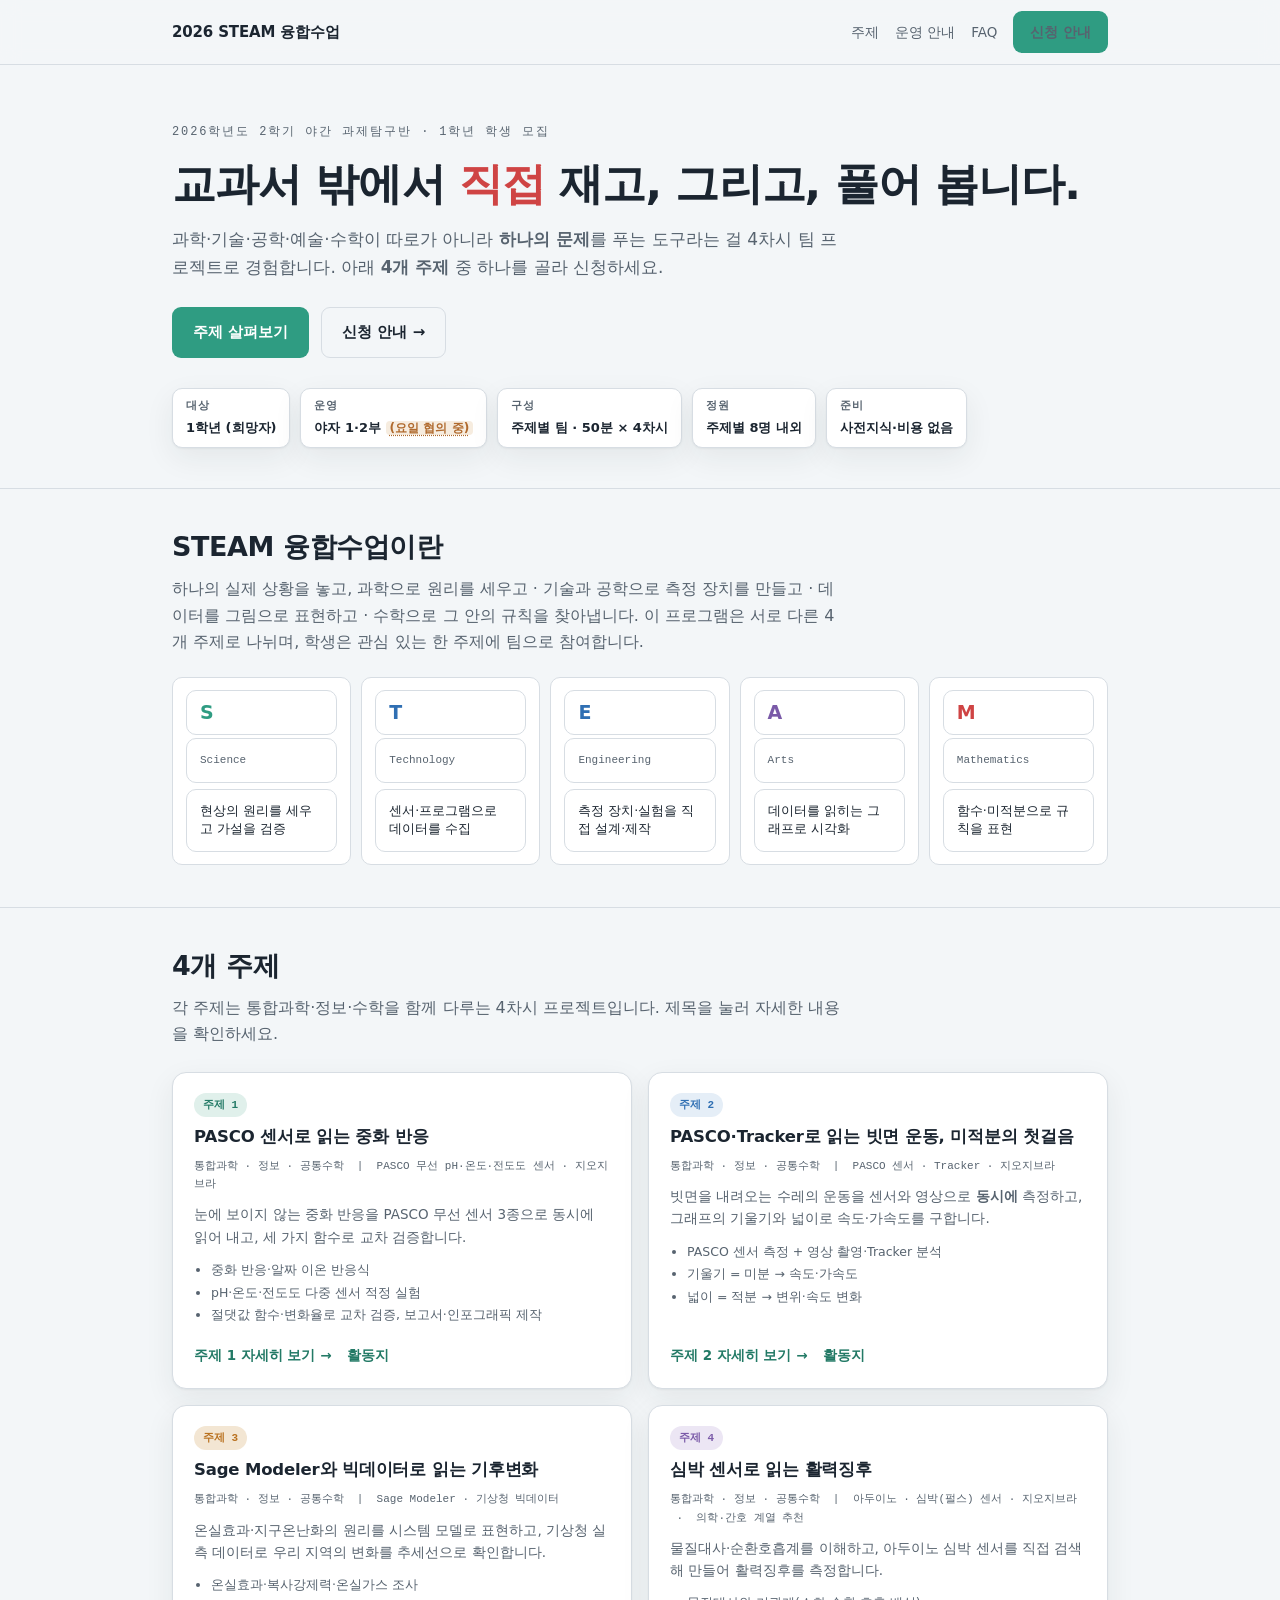
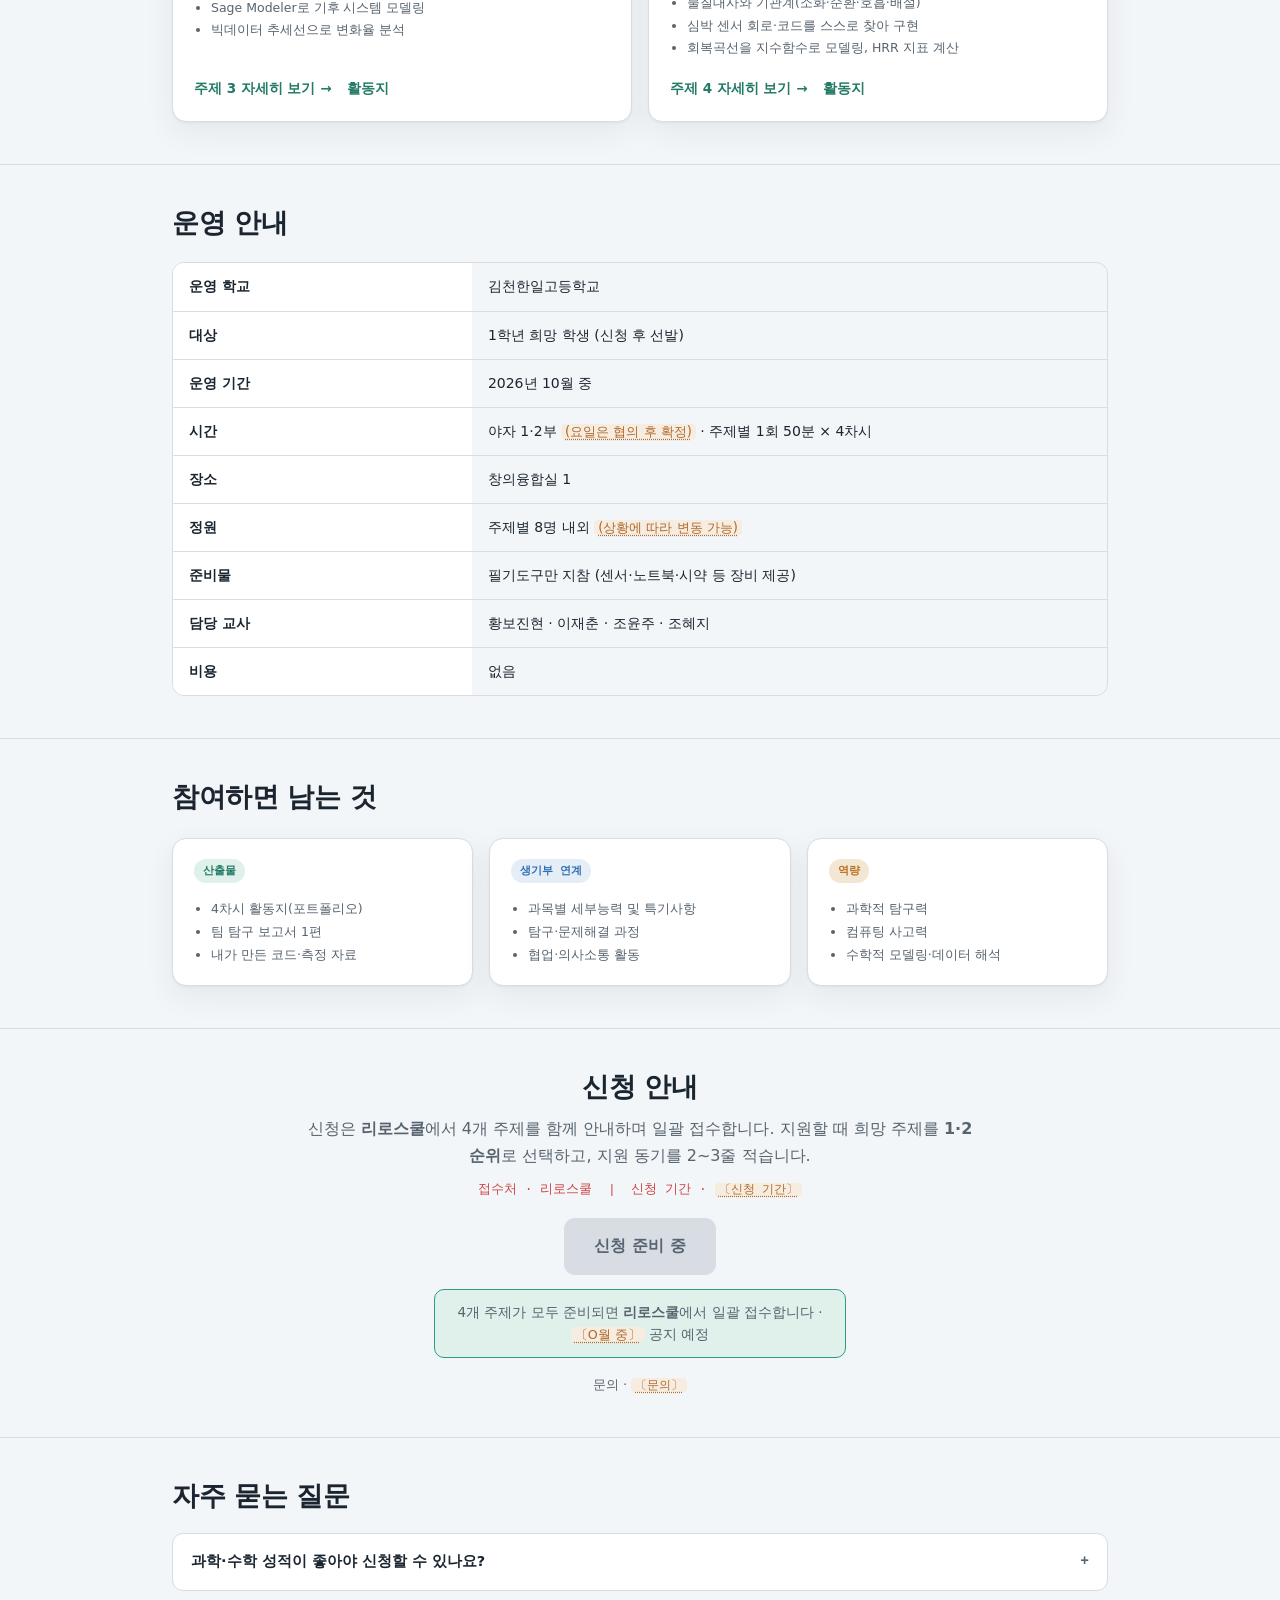
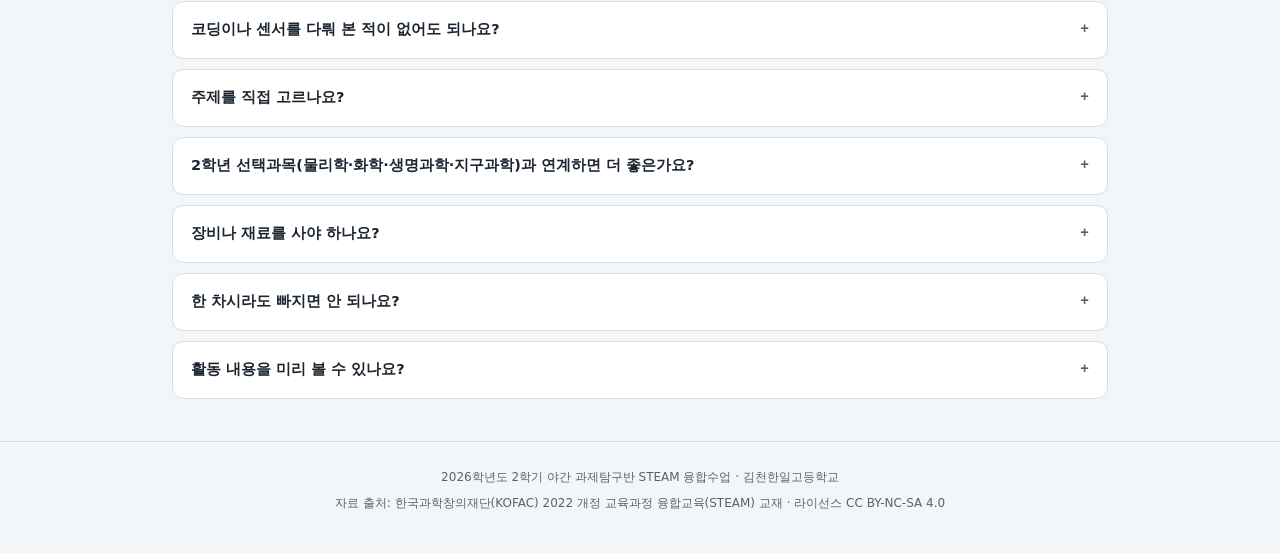
==== index.html @ 8d4c3fa7 "FAQ에 2학년 선택과목 연계 안내 추가 (세특 연계성 이점) Co-Authored-By: Claude Sonnet 5 <noreply@anthropic.com>" ====
<!doctype html>
<html lang="ko">
<head>
<meta charset="utf-8">
<meta name="viewport" content="width=device-width, initial-scale=1">
<title>2026 STEAM 융합수업 — 학생 모집</title>
<meta name="description" content="2026학년도 2학기 야간 과제탐구반 STEAM 융합수업. 4개 주제 중 하나를 골라 팀 프로젝트로 참여합니다. 통합과학·정보·수학·예술을 잇는 4차시 활동. 1학년 대상, 리로스쿨 접수.">
<link rel="icon" href="favicon.svg">
<meta name="color-scheme" content="light dark">
<meta property="og:title" content="2026 STEAM 융합수업 — 학생 모집">
<meta property="og:description" content="4개 주제 중 하나를 골라 팀 프로젝트로. 센서·데이터·수학으로 실제 문제를 풀어 보는 4차시 활동. 1학년 대상.">
<meta property="og:type" content="website">

<!-- =========================================================================
  공개 전에 아래 〔  〕 부분을 실제 정보로 바꾸세요 (본문에 주황색 점선으로 표시됨):
   (학교명은 김천한일고등학교로 확정되어 반영 완료)
   (운영 기간은 2026년 10월 중으로 확정)
   (운영 시간은 야자 1·2부로 확정, 요일은 협의 후 결정 예정 — 확정되면 index.html의 "요일은 협의 후 확정" 문구를 실제 요일로 교체)
   (장소는 창의융합실 1로 확정)
   (정원은 주제별 8명 내외로 확정, 상황에 따라 변동 가능)
   〔신청 기간〕          예) 2026. 8. 25.(월) ~ 8. 29.(금) 17:00
   〔O월 중〕             예) 8월
   (담당 교사는 황보진현·이재춘·조윤주·조혜지로 확정 — 주제별 담당은 추후 배정)
   〔문의〕              예) 과학실 / 내선 000

  신청 접수 (리로스쿨):
   - 접수는 리로스쿨에서 4개 주제를 함께 안내하며 일괄 진행합니다.
   - 접수를 시작하면 id="apply" 섹션의 '신청 준비 중' <span> 과 <p class="soon"> 을 지우고,
     그 아래 주석 처리된 <a class="cta-big"> 의 href 에 리로스쿨 신청 페이지 주소를 넣으세요.

  주제 추가:
   - 주제 3·4가 정해지면 topics 그리드의 해당 <article class="topic-card soon"> 를 채우고,
     하위 폴더(예: topic-3/)에 소개·활동지 페이지를 추가한 뒤 href 를 연결하세요.
========================================================================== -->

<style>
*,*::before,*::after{box-sizing:border-box}
html{color-scheme:light dark;scroll-behavior:smooth;scroll-padding-top:70px}
@media (prefers-reduced-motion:reduce){html{scroll-behavior:auto}}
img{max-width:100%}
[hidden]{display:none!important}

:root{
  --paper:#f3f6f8; --card:#ffffff; --ink:#1b2530; --ink-soft:#57636f; --line:#d7dde3;
  --acid:#cf4444; --base:#2f6fb3; --neutral:#2f9c82; --neutral-deep:#237a66; --plum:#7a5aa8;
  --warm:#b9711f; --warm-bg:#f3e6d3;
  --acid-bg:#f8e7e6; --base-bg:#e5eef7; --neutral-bg:#e0f0eb; --plum-bg:#ece6f4;
  --tbd:#b06a2e; --tbd-bg:#f6ecdf;
  --shadow:0 1px 2px rgba(27,37,48,.05),0 10px 30px rgba(27,37,48,.07);
  --f-disp:"Gothic A1","IBM Plex Sans KR",system-ui,sans-serif;
  --f-body:"IBM Plex Sans KR","Noto Sans KR",system-ui,sans-serif;
  --f-mono:"IBM Plex Mono",ui-monospace,monospace;
}
@media (prefers-color-scheme:dark){:root:not([data-theme="light"]){
  --paper:#11171e; --card:#1a2330; --ink:#e7edf3; --ink-soft:#9aa7b4; --line:#2b3745;
  --acid:#e97a7a; --base:#7db2e2; --neutral:#54c6a8; --neutral-deep:#7fd8c1; --plum:#b79ad9;
  --warm:#e2a355; --warm-bg:#3a2c18;
  --acid-bg:#3a2422; --base-bg:#1e2f42; --neutral-bg:#163027; --plum-bg:#2a2140;
  --tbd:#dba06a; --tbd-bg:#332a1e;
  --shadow:0 1px 2px rgba(0,0,0,.3),0 12px 34px rgba(0,0,0,.4);
}}
:root[data-theme="dark"]{
  --paper:#11171e; --card:#1a2330; --ink:#e7edf3; --ink-soft:#9aa7b4; --line:#2b3745;
  --acid:#e97a7a; --base:#7db2e2; --neutral:#54c6a8; --neutral-deep:#7fd8c1; --plum:#b79ad9;
  --warm:#e2a355; --warm-bg:#3a2c18;
  --acid-bg:#3a2422; --base-bg:#1e2f42; --neutral-bg:#163027; --plum-bg:#2a2140;
  --tbd:#dba06a; --tbd-bg:#332a1e;
  --shadow:0 1px 2px rgba(0,0,0,.3),0 12px 34px rgba(0,0,0,.4);
}

body{margin:0;background:var(--paper);color:var(--ink);font-family:var(--f-body);
  font-size:16px;line-height:1.65;-webkit-text-size-adjust:100%}
h1,h2,h3{font-family:var(--f-disp);line-height:1.22;margin:0;text-wrap:balance}
p{margin:0}
a{color:var(--base)}
.wrap{max-width:980px;margin:0 auto;padding:0 22px}
.eyebrow{font-family:var(--f-mono);font-size:12px;letter-spacing:.16em;text-transform:uppercase;color:var(--ink-soft)}
.tbd{color:var(--tbd);background:var(--tbd-bg);border-radius:4px;padding:0 4px;
  text-decoration:underline dotted;text-underline-offset:3px;white-space:nowrap;font-size:.94em}

.top{position:sticky;top:0;z-index:20;background:var(--paper);border-bottom:1px solid var(--line)}
@supports (backdrop-filter:blur(1px)){.top{background:color-mix(in srgb,var(--paper) 84%,transparent);backdrop-filter:blur(9px)}}
.top-in{max-width:980px;margin:0 auto;padding:11px 22px;display:flex;align-items:center;gap:14px}
.top strong{font-family:var(--f-disp);font-weight:800;font-size:15px;letter-spacing:-.01em}
.top nav{margin-left:auto;display:flex;gap:16px;align-items:center}
.top nav a{font-size:13.5px;color:var(--ink-soft);text-decoration:none}
.top nav a:hover{color:var(--ink)}
.btn{font-family:var(--f-body);font-weight:600;font-size:14px;text-decoration:none;border-radius:9px;
  padding:9px 16px;display:inline-flex;align-items:center;gap:7px;cursor:pointer;border:1px solid transparent}
.btn-primary{background:var(--neutral);color:#fff}
.btn-primary:hover{background:var(--neutral-deep)}
.btn-ghost{background:transparent;color:var(--ink);border-color:var(--line)}
.btn-ghost:hover{border-color:var(--neutral)}
.btn:focus-visible,.top nav a:focus-visible{outline:2px solid var(--neutral);outline-offset:2px}
@media (max-width:640px){.top nav a.hide-sm{display:none}}

.hero{padding:58px 0 40px}
.hero h1{font-size:clamp(28px,5vw,44px);font-weight:800;letter-spacing:-.022em;margin:14px 0 14px}
.hero .tag{color:var(--acid)}
.hero p.sub{max-width:62ch;font-size:clamp(15px,2vw,17px);color:var(--ink-soft)}
.hero .actions{display:flex;gap:12px;flex-wrap:wrap;margin-top:26px}
.hero .btn{padding:12px 20px;font-size:15px}
.chips{display:flex;flex-wrap:wrap;gap:10px;margin-top:30px}
.chip{background:var(--card);border:1px solid var(--line);border-radius:10px;padding:9px 13px;
  font-size:13px;display:flex;flex-direction:column;gap:2px;box-shadow:var(--shadow)}
.chip b{font-family:var(--f-mono);font-size:10.5px;letter-spacing:.08em;text-transform:uppercase;color:var(--ink-soft);font-weight:600}
.chip span{font-weight:600}

section.blk{padding:42px 0;border-top:1px solid var(--line)}
section.blk > .wrap > h2{font-size:clamp(20px,3vw,27px);font-weight:800;letter-spacing:-.015em}
section.blk > .wrap > p.intro{margin-top:12px;max-width:66ch;color:var(--ink-soft)}

/* STEAM 한 줄 */
.steam5{display:grid;grid-template-columns:repeat(5,1fr);gap:10px;margin-top:22px}
@media (max-width:860px){.steam5{grid-template-columns:1fr 1fr 1fr}}
@media (max-width:520px){.steam5{grid-template-columns:1fr 1fr}}
.steam5 div{border:1px solid var(--line);border-radius:10px;padding:12px 13px;background:var(--card)}
.steam5 .k{font-family:var(--f-disp);font-weight:800;font-size:19px;line-height:1}
.steam5 .t{font-size:11px;font-family:var(--f-mono);color:var(--ink-soft);margin:3px 0 6px}
.steam5 .d{font-size:12.5px;line-height:1.5}
.steam5 div:nth-child(1) .k{color:var(--neutral)}
.steam5 div:nth-child(2) .k{color:var(--base)}
.steam5 div:nth-child(3) .k{color:var(--base)}
.steam5 div:nth-child(4) .k{color:var(--plum)}
.steam5 div:nth-child(5) .k{color:var(--acid)}

/* 주제 카드 */
.topics{display:grid;grid-template-columns:1fr 1fr;gap:16px;margin-top:24px}
@media (max-width:720px){.topics{grid-template-columns:1fr}}
.topic-card{background:var(--card);border:1px solid var(--line);border-radius:14px;padding:20px 21px;
  box-shadow:var(--shadow);display:flex;flex-direction:column;gap:10px}
.topic-card .badge{align-self:flex-start;font-family:var(--f-mono);font-size:11px;font-weight:600;
  padding:3px 9px;border-radius:20px;background:var(--neutral-bg);color:var(--neutral-deep)}
.topic-card:nth-child(2) .badge{background:var(--base-bg);color:var(--base)}
.topic-card:nth-child(3) .badge{background:var(--warm-bg);color:var(--warm)}
.topic-card:nth-child(4) .badge{background:var(--plum-bg);color:var(--plum)}
.topic-card h3{font-size:16.5px;font-weight:800;letter-spacing:-.01em}
.topic-card .subject{font-family:var(--f-mono);font-size:11px;color:var(--ink-soft)}
.topic-card p{font-size:13.5px;color:var(--ink-soft)}
.topic-card ul{margin:0;padding-left:17px;font-size:12.5px;color:var(--ink-soft)}
.topic-card ul li{margin-top:2px}
.topic-card .go{margin-top:auto;padding-top:6px}
.topic-card .go a{font-size:13.5px;font-weight:600;text-decoration:none;color:var(--neutral-deep)}
.topic-card .go a:hover{text-decoration:underline}
.topic-card.soon{border-style:dashed;opacity:.85}
.topic-card.soon .badge{background:var(--tbd-bg);color:var(--tbd)}
.topic-card.soon h3{color:var(--ink-soft)}
.topics.trio{grid-template-columns:1fr 1fr 1fr}
@media (max-width:720px){.topics.trio{grid-template-columns:1fr}}

.tbl-wrap{overflow-x:auto;margin-top:22px;border:1px solid var(--line);border-radius:12px}
table{border-collapse:collapse;width:100%;font-size:14px;min-width:440px}
th,td{text-align:left;padding:12px 16px;border-bottom:1px solid var(--line)}
tr:last-child th,tr:last-child td{border-bottom:none}
th{width:32%;background:var(--card);font-family:var(--f-disp);font-weight:700;white-space:nowrap}

#apply .wrap{text-align:center}
.deadline{font-family:var(--f-mono);font-size:13px;color:var(--acid);margin-top:10px}
.cta-big{margin-top:18px;font-size:16px;font-weight:700;padding:15px 30px;background:var(--neutral);color:#fff;
  text-decoration:none;border-radius:11px;display:inline-flex;gap:9px;align-items:center}
.cta-big:hover{background:var(--neutral-deep)}
.cta-big:focus-visible{outline:2px solid var(--neutral);outline-offset:3px}
.cta-big.disabled{background:var(--line);color:var(--ink-soft);cursor:default;pointer-events:none}
.soon-note{max-width:48ch;margin:14px auto 0;font-size:13.5px;color:var(--ink-soft);
  background:var(--neutral-bg);border:1px solid var(--neutral);border-radius:10px;padding:11px 15px}
#apply .contact{font-size:13px;color:var(--ink-soft);margin-top:16px}

.faq{margin-top:20px;display:flex;flex-direction:column;gap:10px}
details{background:var(--card);border:1px solid var(--line);border-radius:11px;padding:2px 18px}
summary{font-weight:600;font-size:14.5px;padding:14px 0;cursor:pointer;list-style:none;display:flex;justify-content:space-between;gap:12px}
summary::-webkit-details-marker{display:none}
summary::after{content:"+";font-family:var(--f-mono);color:var(--ink-soft)}
details[open] summary::after{content:"–"}
details p{font-size:13.5px;color:var(--ink-soft);padding:0 0 16px}

footer{border-top:1px solid var(--line);padding:26px 22px 40px;text-align:center;font-size:12px;color:var(--ink-soft)}
footer a{color:var(--ink-soft)}
</style>
</head>
<body>

<header class="top">
  <div class="top-in">
    <strong>2026 STEAM 융합수업</strong>
    <nav>
      <a href="#topics" class="hide-sm">주제</a>
      <a href="#info" class="hide-sm">운영 안내</a>
      <a href="#faq" class="hide-sm">FAQ</a>
      <a href="#apply" class="btn btn-primary">신청 안내</a>
    </nav>
  </div>
</header>

<main>
  <section class="hero">
    <div class="wrap">
      <div class="eyebrow">2026학년도 2학기 야간 과제탐구반 · 1학년 학생 모집</div>
      <h1>교과서 밖에서 <span class="tag">직접</span> 재고, 그리고, 풀어 봅니다.</h1>
      <p class="sub">과학·기술·공학·예술·수학이 따로가 아니라 <b>하나의 문제</b>를 푸는 도구라는 걸
        4차시 팀 프로젝트로 경험합니다. 아래 <b>4개 주제</b> 중 하나를 골라 신청하세요.</p>
      <div class="actions">
        <a href="#topics" class="btn btn-primary">주제 살펴보기</a>
        <a href="#apply" class="btn btn-ghost">신청 안내 →</a>
      </div>
      <div class="chips">
        <div class="chip"><b>대상</b><span>1학년 (희망자)</span></div>
        <div class="chip"><b>운영</b><span>야자 1·2부 <span class="tbd">(요일 협의 중)</span></span></div>
        <div class="chip"><b>구성</b><span>주제별 팀 · 50분 × 4차시</span></div>
        <div class="chip"><b>정원</b><span>주제별 8명 내외</span></div>
        <div class="chip"><b>준비</b><span>사전지식·비용 없음</span></div>
      </div>
    </div>
  </section>

  <section class="blk" id="about">
    <div class="wrap">
      <h2>STEAM 융합수업이란</h2>
      <p class="intro">하나의 실제 상황을 놓고, 과학으로 원리를 세우고 · 기술과 공학으로 측정 장치를 만들고 ·
        데이터를 그림으로 표현하고 · 수학으로 그 안의 규칙을 찾아냅니다.
        이 프로그램은 서로 다른 4개 주제로 나뉘며, 학생은 관심 있는 한 주제에 팀으로 참여합니다.</p>
      <div class="steam5">
        <div><div class="k">S</div><div class="t">Science</div><div class="d">현상의 원리를 세우고 가설을 검증</div></div>
        <div><div class="k">T</div><div class="t">Technology</div><div class="d">센서·프로그램으로 데이터를 수집</div></div>
        <div><div class="k">E</div><div class="t">Engineering</div><div class="d">측정 장치·실험을 직접 설계·제작</div></div>
        <div><div class="k">A</div><div class="t">Arts</div><div class="d">데이터를 읽히는 그래프로 시각화</div></div>
        <div><div class="k">M</div><div class="t">Mathematics</div><div class="d">함수·미적분으로 규칙을 표현</div></div>
      </div>
    </div>
  </section>

  <section class="blk" id="topics">
    <div class="wrap">
      <h2>4개 주제</h2>
      <p class="intro">각 주제는 통합과학·정보·수학을 함께 다루는 4차시 프로젝트입니다. 제목을 눌러 자세한 내용을 확인하세요.</p>
      <div class="topics">

        <article class="topic-card">
          <span class="badge">주제 1</span>
          <h3>PASCO 센서로 읽는 중화 반응</h3>
          <div class="subject">통합과학 · 정보 · 공통수학 &nbsp;|&nbsp; PASCO 무선 pH·온도·전도도 센서 · 지오지브라</div>
          <p>눈에 보이지 않는 중화 반응을 PASCO 무선 센서 3종으로 동시에 읽어 내고, 세 가지 함수로 교차 검증합니다.</p>
          <ul>
            <li>중화 반응·알짜 이온 반응식</li>
            <li>pH·온도·전도도 다중 센서 적정 실험</li>
            <li>절댓값 함수·변화율로 교차 검증, 보고서·인포그래픽 제작</li>
          </ul>
          <div class="go"><a href="conductivity-neutralization/">주제 1 자세히 보기 →</a>
            &nbsp; <a href="conductivity-neutralization/activity.html">활동지</a></div>
        </article>

        <article class="topic-card">
          <span class="badge">주제 2</span>
          <h3>PASCO·Tracker로 읽는 빗면 운동, 미적분의 첫걸음</h3>
          <div class="subject">통합과학 · 정보 · 공통수학 &nbsp;|&nbsp; PASCO 센서 · Tracker · 지오지브라</div>
          <p>빗면을 내려오는 수레의 운동을 센서와 영상으로 <b>동시에</b> 측정하고, 그래프의 기울기와 넓이로 속도·가속도를 구합니다.</p>
          <ul>
            <li>PASCO 센서 측정 + 영상 촬영·Tracker 분석</li>
            <li>기울기 = 미분 → 속도·가속도</li>
            <li>넓이 = 적분 → 변위·속도 변화</li>
          </ul>
          <div class="go"><a href="incline-motion/">주제 2 자세히 보기 →</a>
            &nbsp; <a href="incline-motion/activity.html">활동지</a></div>
        </article>

        <article class="topic-card">
          <span class="badge">주제 3</span>
          <h3>Sage Modeler와 빅데이터로 읽는 기후변화</h3>
          <div class="subject">통합과학 · 정보 · 공통수학 &nbsp;|&nbsp; Sage Modeler · 기상청 빅데이터</div>
          <p>온실효과·지구온난화의 원리를 시스템 모델로 표현하고, 기상청 실측 데이터로 우리 지역의 변화를 추세선으로 확인합니다.</p>
          <ul>
            <li>온실효과·복사강제력·온실가스 조사</li>
            <li>Sage Modeler로 기후 시스템 모델링</li>
            <li>빅데이터 추세선으로 변화율 분석</li>
          </ul>
          <div class="go"><a href="climate-modeling/">주제 3 자세히 보기 →</a>
            &nbsp; <a href="climate-modeling/activity.html">활동지</a></div>
        </article>

        <article class="topic-card">
          <span class="badge">주제 4</span>
          <h3>심박 센서로 읽는 활력징후</h3>
          <div class="subject">통합과학 · 정보 · 공통수학 &nbsp;|&nbsp; 아두이노 · 심박(펄스) 센서 · 지오지브라 &nbsp;·&nbsp; 의학·간호 계열 추천</div>
          <p>물질대사·순환호흡계를 이해하고, 아두이노 심박 센서를 직접 검색해 만들어 활력징후를 측정합니다.</p>
          <ul>
            <li>물질대사와 기관계(소화·순환·호흡·배설)</li>
            <li>심박 센서 회로·코드를 스스로 찾아 구현</li>
            <li>회복곡선을 지수함수로 모델링, HRR 지표 계산</li>
          </ul>
          <div class="go"><a href="heart-rate-vitals/">주제 4 자세히 보기 →</a>
            &nbsp; <a href="heart-rate-vitals/activity.html">활동지</a></div>
        </article>

      </div>
    </div>
  </section>

  <section class="blk" id="info">
    <div class="wrap">
      <h2>운영 안내</h2>
      <div class="tbl-wrap">
        <table>
          <tbody>
            <tr><th>운영 학교</th><td>김천한일고등학교</td></tr>
            <tr><th>대상</th><td>1학년 희망 학생 (신청 후 선발)</td></tr>
            <tr><th>운영 기간</th><td>2026년 10월 중</td></tr>
            <tr><th>시간</th><td>야자 1·2부 <span class="tbd">(요일은 협의 후 확정)</span> · 주제별 1회 50분 × 4차시</td></tr>
            <tr><th>장소</th><td>창의융합실 1</td></tr>
            <tr><th>정원</th><td>주제별 8명 내외 <span class="tbd">(상황에 따라 변동 가능)</span></td></tr>
            <tr><th>준비물</th><td>필기도구만 지참 (센서·노트북·시약 등 장비 제공)</td></tr>
            <tr><th>담당 교사</th><td>황보진현 · 이재춘 · 조윤주 · 조혜지</td></tr>
            <tr><th>비용</th><td>없음</td></tr>
          </tbody>
        </table>
      </div>
    </div>
  </section>

  <section class="blk">
    <div class="wrap">
      <h2>참여하면 남는 것</h2>
      <div class="topics trio">
        <article class="topic-card"><span class="badge">산출물</span><ul style="margin-top:4px">
          <li>4차시 활동지(포트폴리오)</li><li>팀 탐구 보고서 1편</li><li>내가 만든 코드·측정 자료</li></ul></article>
        <article class="topic-card"><span class="badge">생기부 연계</span><ul style="margin-top:4px">
          <li>과목별 세부능력 및 특기사항</li><li>탐구·문제해결 과정</li><li>협업·의사소통 활동</li></ul></article>
        <article class="topic-card"><span class="badge">역량</span><ul style="margin-top:4px">
          <li>과학적 탐구력</li><li>컴퓨팅 사고력</li><li>수학적 모델링·데이터 해석</li></ul></article>
      </div>
    </div>
  </section>

  <section class="blk" id="apply">
    <div class="wrap">
      <h2>신청 안내</h2>
      <p class="intro" style="margin-left:auto;margin-right:auto">신청은 <b>리로스쿨</b>에서 4개 주제를 함께 안내하며
        일괄 접수합니다. 지원할 때 희망 주제를 <b>1·2순위</b>로 선택하고, 지원 동기를 2~3줄 적습니다.</p>
      <p class="deadline">접수처 · 리로스쿨 &nbsp;|&nbsp; 신청 기간 · <span class="tbd">〔신청 기간〕</span></p>

      <!-- 접수 시작 전: '준비 중' 상태 -->
      <span class="cta-big disabled" aria-disabled="true">신청 준비 중</span>
      <p class="soon-note">4개 주제가 모두 준비되면 <b>리로스쿨</b>에서 일괄 접수합니다 ·
        <span class="tbd">〔O월 중〕</span> 공지 예정</p>

      <!-- ▼ 접수 시작 시: 위 <span> 과 <p class="soon-note"> 를 지우고 아래 줄의 주석을 풀어
             href 에 리로스쿨 신청 페이지 주소를 넣으세요.
      <a class="cta-big" href="리로스쿨_신청_페이지_URL" target="_blank" rel="noopener">리로스쿨에서 신청하기 →</a>
      -->

      <p class="contact">문의 · <span class="tbd">〔문의〕</span></p>
    </div>
  </section>

  <section class="blk" id="faq">
    <div class="wrap">
      <h2>자주 묻는 질문</h2>
      <div class="faq">
        <details><summary>과학·수학 성적이 좋아야 신청할 수 있나요?</summary><p>아니요. 성적 기준은 없습니다. 관심과 참여 의지가 더 중요하며, 필요한 개념은 활동 안에서 처음부터 다룹니다.</p></details>
        <details><summary>코딩이나 센서를 다뤄 본 적이 없어도 되나요?</summary><p>됩니다. 모든 주제가 "처음 하는 학생" 기준으로 진행되며, 블록 코딩·센서 사용법부터 함께 익힙니다.</p></details>
        <details><summary>주제를 직접 고르나요?</summary><p>네. 신청서에 희망 주제를 1·2순위로 적습니다. 팀 정원이 있어, 지원이 몰리면 학년·지원 동기 등을 참고해 배정합니다.</p></details>
        <details><summary>2학년 선택과목(물리학·화학·생명과학·지구과학)과 연계하면 더 좋은가요?</summary><p>네. 이 활동은 기본적으로 1학년 통합과학 수업과 연계한 추가 탐구입니다. 2학년에서 물리학·화학·생명과학·지구과학 중 어떤 과목을 선택할지 미리 염두에 두고, 그 교과와 이어지는 방향으로 탐구를 발전시키면 학교생활기록부 교과별 세부능력 특기사항 사이의 연계성이 뚜렷해져 세특 작성에 상당히 좋은 이점이 될 수 있습니다. 희망 진로·선택과목이 있다면 신청 전후로 담당 교사와 상담해 보기를 권합니다.</p></details>
        <details><summary>장비나 재료를 사야 하나요?</summary><p>필요 없습니다. 센서, 노트북, 시약 등은 모두 학교에서 제공합니다. 학생은 필기도구만 가져오면 됩니다.</p></details>
        <details><summary>한 차시라도 빠지면 안 되나요?</summary><p>4차시가 "측정 → 데이터 → 분석"으로 이어져 가능하면 모두 참석을 권합니다. 부득이한 결석은 담당 교사와 상의해 보강할 수 있습니다.</p></details>
        <details><summary>활동 내용을 미리 볼 수 있나요?</summary><p>네. 각 주제 페이지의 "활동지 미리보기"에서 실제로 채우게 될 내용을 확인할 수 있습니다.</p></details>
      </div>
    </div>
  </section>
</main>

<footer>
  <p>2026학년도 2학기 야간 과제탐구반 STEAM 융합수업 · 김천한일고등학교</p>
  <p style="margin-top:6px">자료 출처: 한국과학창의재단(KOFAC) 2022 개정 교육과정 융합교육(STEAM) 교재 ·
    라이선스 CC BY-NC-SA 4.0</p>
</footer>

</body>
</html>
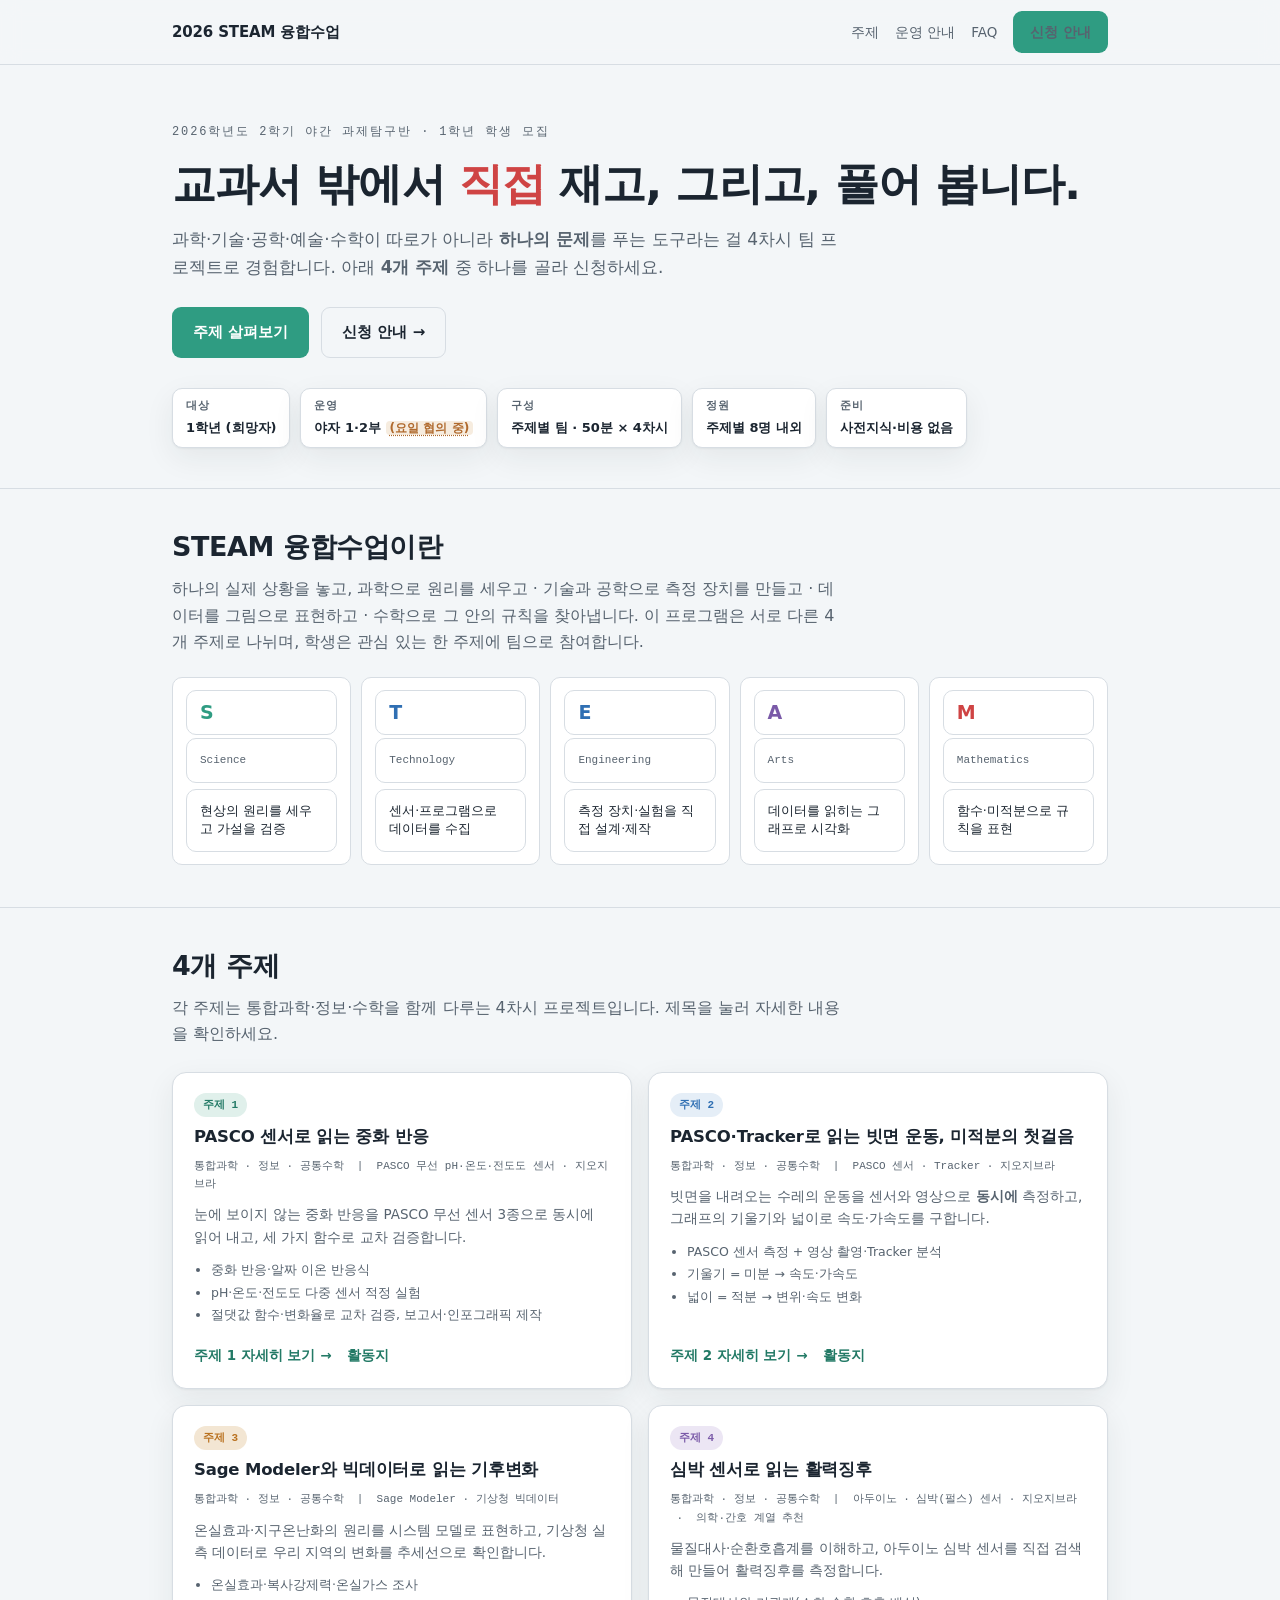
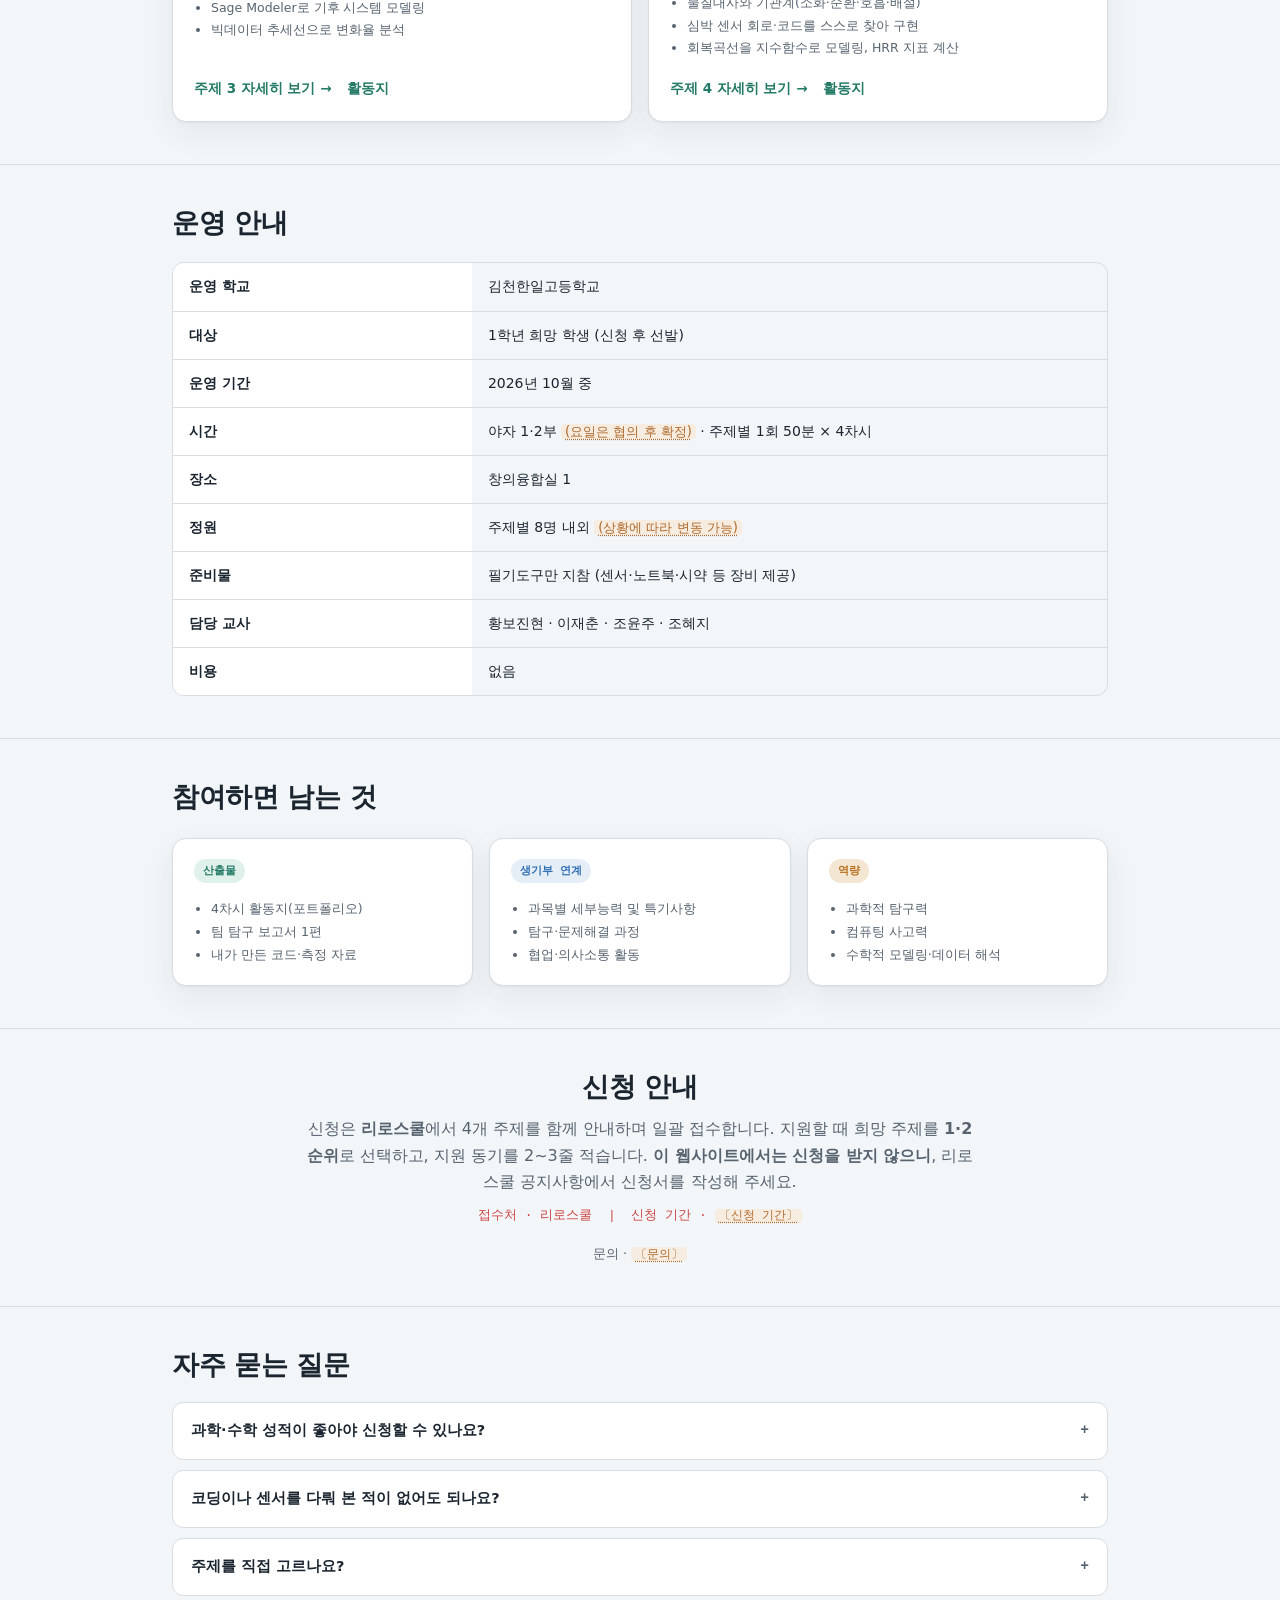
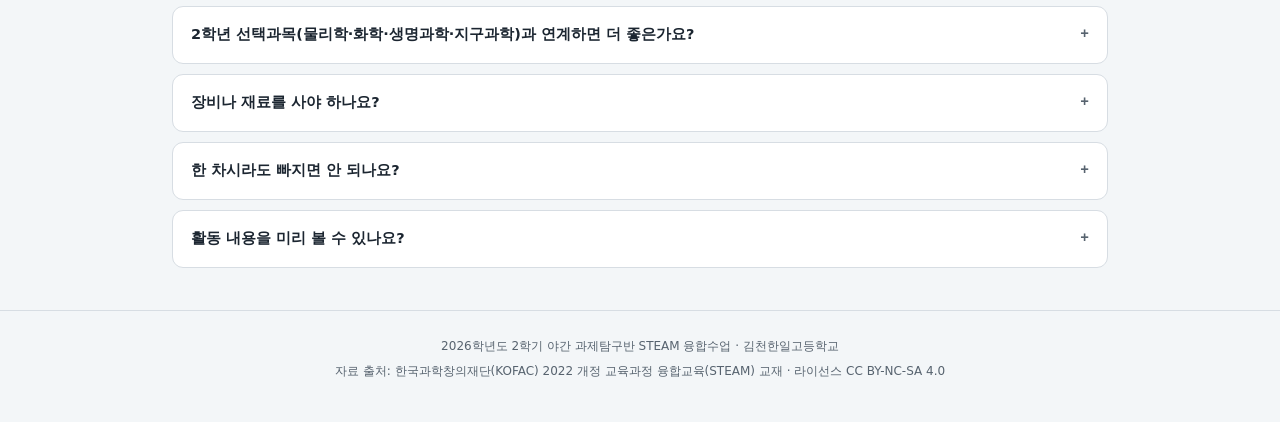
==== commit 2377a2ed: "웹사이트에서 리로스쿨 신청 연결 버튼 제거 — 리로스쿨이 직접 접수하는 방식으로 변경 리로스쿨 공지에 이 사이트 주소만 안내하고, 신청은 리로스쿨에서 직접 받음.  Co-Autho" ====
--- a/index.html
+++ b/index.html
@@ -24,9 +24,9 @@
    〔문의〕              예) 과학실 / 내선 000
 
   신청 접수 (리로스쿨):
-   - 접수는 리로스쿨에서 4개 주제를 함께 안내하며 일괄 진행합니다.
-   - 접수를 시작하면 id="apply" 섹션의 '신청 준비 중' <span> 과 <p class="soon"> 을 지우고,
-     그 아래 주석 처리된 <a class="cta-big"> 의 href 에 리로스쿨 신청 페이지 주소를 넣으세요.
+   - 신청은 이 웹사이트가 아니라 리로스쿨에서 직접 받습니다. 리로스쿨 공지에 이 웹사이트 주소를
+     안내용으로 걸어 두고, 학생은 리로스쿨에서 바로 신청서를 작성합니다.
+   - 이 사이트의 id="apply" 섹션은 안내 문구만 있고 버튼/링크는 없습니다.
 
   주제 추가:
    - 주제 3·4가 정해지면 topics 그리드의 해당 <article class="topic-card soon"> 를 채우고,
@@ -156,13 +156,6 @@
 
 #apply .wrap{text-align:center}
 .deadline{font-family:var(--f-mono);font-size:13px;color:var(--acid);margin-top:10px}
-.cta-big{margin-top:18px;font-size:16px;font-weight:700;padding:15px 30px;background:var(--neutral);color:#fff;
-  text-decoration:none;border-radius:11px;display:inline-flex;gap:9px;align-items:center}
-.cta-big:hover{background:var(--neutral-deep)}
-.cta-big:focus-visible{outline:2px solid var(--neutral);outline-offset:3px}
-.cta-big.disabled{background:var(--line);color:var(--ink-soft);cursor:default;pointer-events:none}
-.soon-note{max-width:48ch;margin:14px auto 0;font-size:13.5px;color:var(--ink-soft);
-  background:var(--neutral-bg);border:1px solid var(--neutral);border-radius:10px;padding:11px 15px}
 #apply .contact{font-size:13px;color:var(--ink-soft);margin-top:16px}
 
 .faq{margin-top:20px;display:flex;flex-direction:column;gap:10px}
@@ -333,18 +326,9 @@
     <div class="wrap">
       <h2>신청 안내</h2>
       <p class="intro" style="margin-left:auto;margin-right:auto">신청은 <b>리로스쿨</b>에서 4개 주제를 함께 안내하며
-        일괄 접수합니다. 지원할 때 희망 주제를 <b>1·2순위</b>로 선택하고, 지원 동기를 2~3줄 적습니다.</p>
+        일괄 접수합니다. 지원할 때 희망 주제를 <b>1·2순위</b>로 선택하고, 지원 동기를 2~3줄 적습니다.
+        <b>이 웹사이트에서는 신청을 받지 않으니</b>, 리로스쿨 공지사항에서 신청서를 작성해 주세요.</p>
       <p class="deadline">접수처 · 리로스쿨 &nbsp;|&nbsp; 신청 기간 · <span class="tbd">〔신청 기간〕</span></p>
-
-      <!-- 접수 시작 전: '준비 중' 상태 -->
-      <span class="cta-big disabled" aria-disabled="true">신청 준비 중</span>
-      <p class="soon-note">4개 주제가 모두 준비되면 <b>리로스쿨</b>에서 일괄 접수합니다 ·
-        <span class="tbd">〔O월 중〕</span> 공지 예정</p>
-
-      <!-- ▼ 접수 시작 시: 위 <span> 과 <p class="soon-note"> 를 지우고 아래 줄의 주석을 풀어
-             href 에 리로스쿨 신청 페이지 주소를 넣으세요.
-      <a class="cta-big" href="리로스쿨_신청_페이지_URL" target="_blank" rel="noopener">리로스쿨에서 신청하기 →</a>
-      -->
 
       <p class="contact">문의 · <span class="tbd">〔문의〕</span></p>
     </div>
@@ -358,8 +342,8 @@
         <details><summary>코딩이나 센서를 다뤄 본 적이 없어도 되나요?</summary><p>됩니다. 모든 주제가 "처음 하는 학생" 기준으로 진행되며, 블록 코딩·센서 사용법부터 함께 익힙니다.</p></details>
         <details><summary>주제를 직접 고르나요?</summary><p>네. 신청서에 희망 주제를 1·2순위로 적습니다. 팀 정원이 있어, 지원이 몰리면 학년·지원 동기 등을 참고해 배정합니다.</p></details>
         <details><summary>2학년 선택과목(물리학·화학·생명과학·지구과학)과 연계하면 더 좋은가요?</summary><p>네. 이 활동은 기본적으로 1학년 통합과학 수업과 연계한 추가 탐구입니다. 2학년에서 물리학·화학·생명과학·지구과학 중 어떤 과목을 선택할지 미리 염두에 두고, 그 교과와 이어지는 방향으로 탐구를 발전시키면 학교생활기록부 교과별 세부능력 특기사항 사이의 연계성이 뚜렷해져 세특 작성에 상당히 좋은 이점이 될 수 있습니다. 희망 진로·선택과목이 있다면 신청 전후로 담당 교사와 상담해 보기를 권합니다.</p></details>
-        <details><summary>장비나 재료를 사야 하나요?</summary><p>필요 없습니다. 센서, 노트북, 시약 등은 모두 학교에서 제공합니다. 학생은 필기도구만 가져오면 됩니다.</p></details>
-        <details><summary>한 차시라도 빠지면 안 되나요?</summary><p>4차시가 "측정 → 데이터 → 분석"으로 이어져 가능하면 모두 참석을 권합니다. 부득이한 결석은 담당 교사와 상의해 보강할 수 있습니다.</p></details>
+        <details><summary>장비나 재료를 사야 하나요?</summary><p>필요 없습니다. 센서, 노트북, 시약 등은 모두 학교에서 제공합니다. 학생은 필기도구와 하고자 하는 굳은 마음만 가지고 오시면 됩니다.</p></details>
+        <details><summary>한 차시라도 빠지면 안 되나요?</summary><p>안 됩니다. 4차시가 "측정 → 데이터 → 분석"으로 이어지는 하나의 탐구 과정이라 중간에 한 차시라도 빠지면 활동이 끊깁니다. 신청 전에 4차시 모두 참석 가능한 일정인지 꼭 확인한 뒤 신청해 주세요.</p></details>
         <details><summary>활동 내용을 미리 볼 수 있나요?</summary><p>네. 각 주제 페이지의 "활동지 미리보기"에서 실제로 채우게 될 내용을 확인할 수 있습니다.</p></details>
       </div>
     </div>
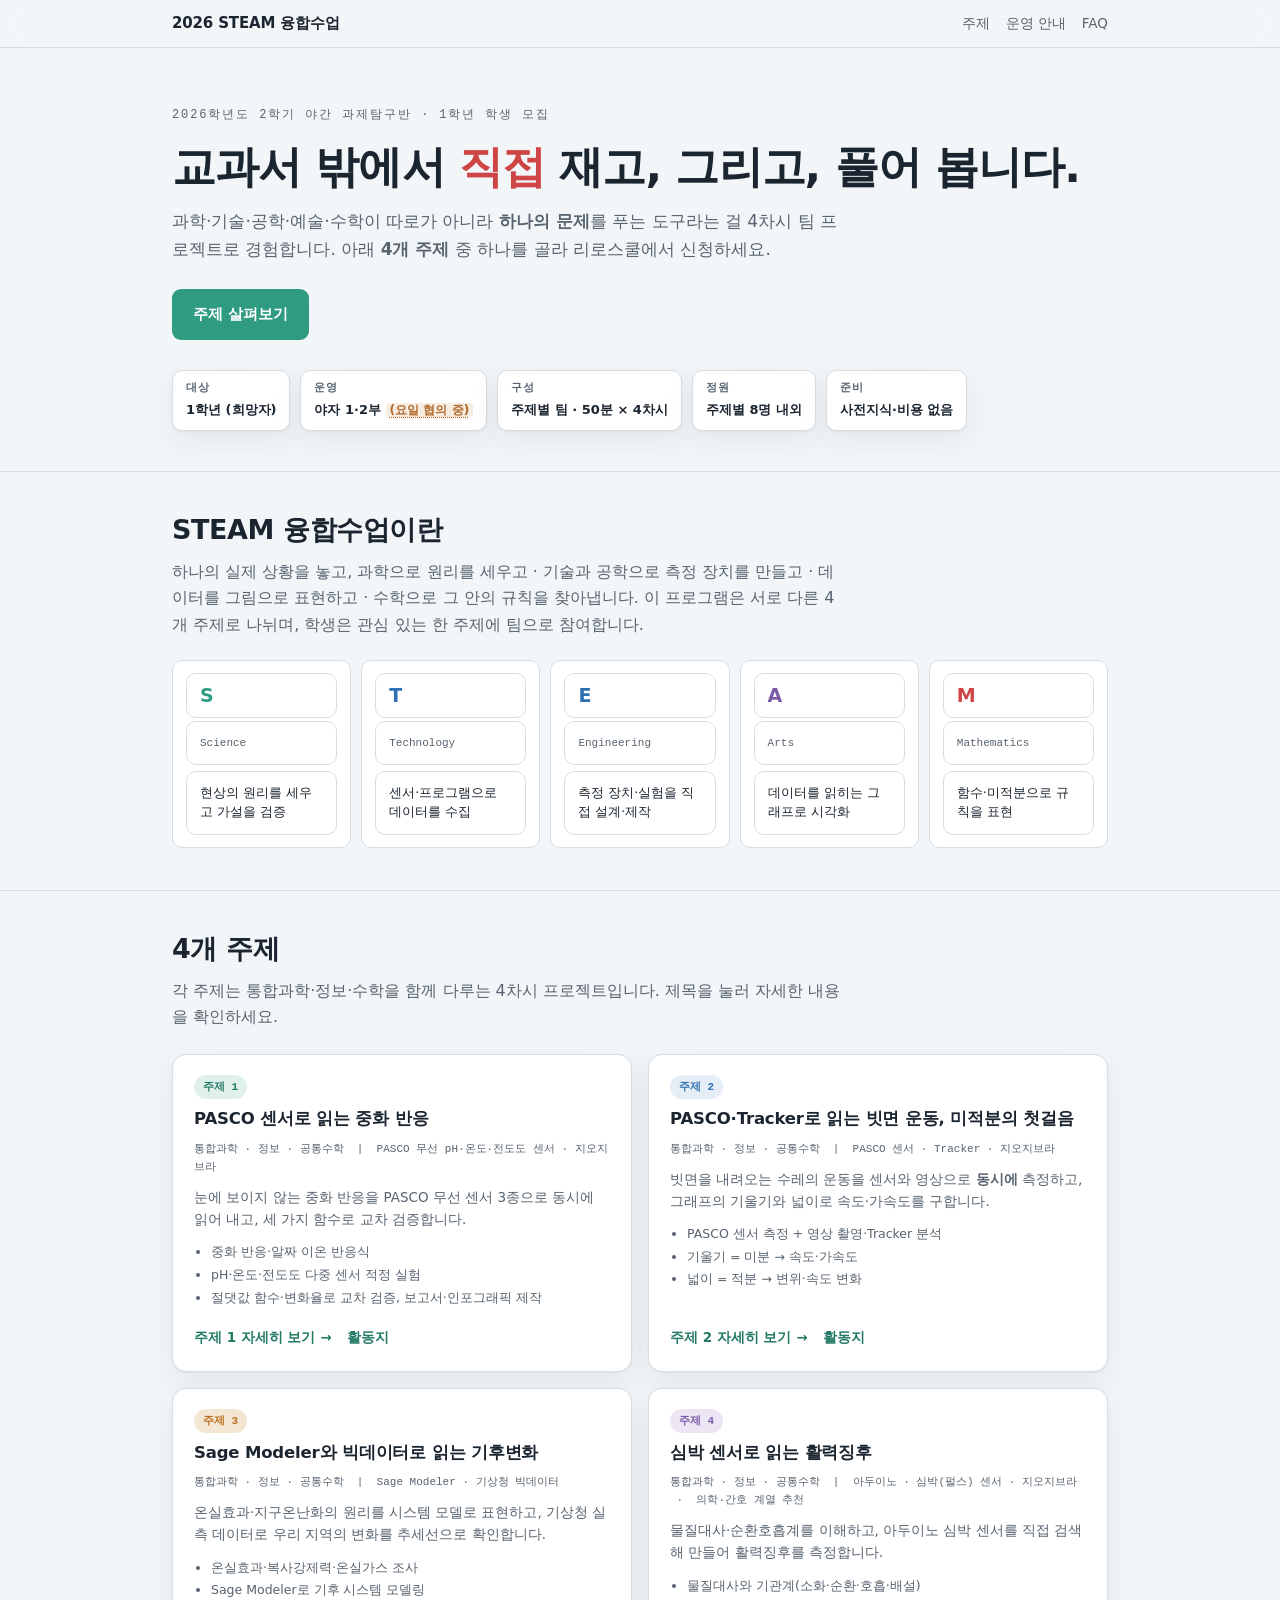
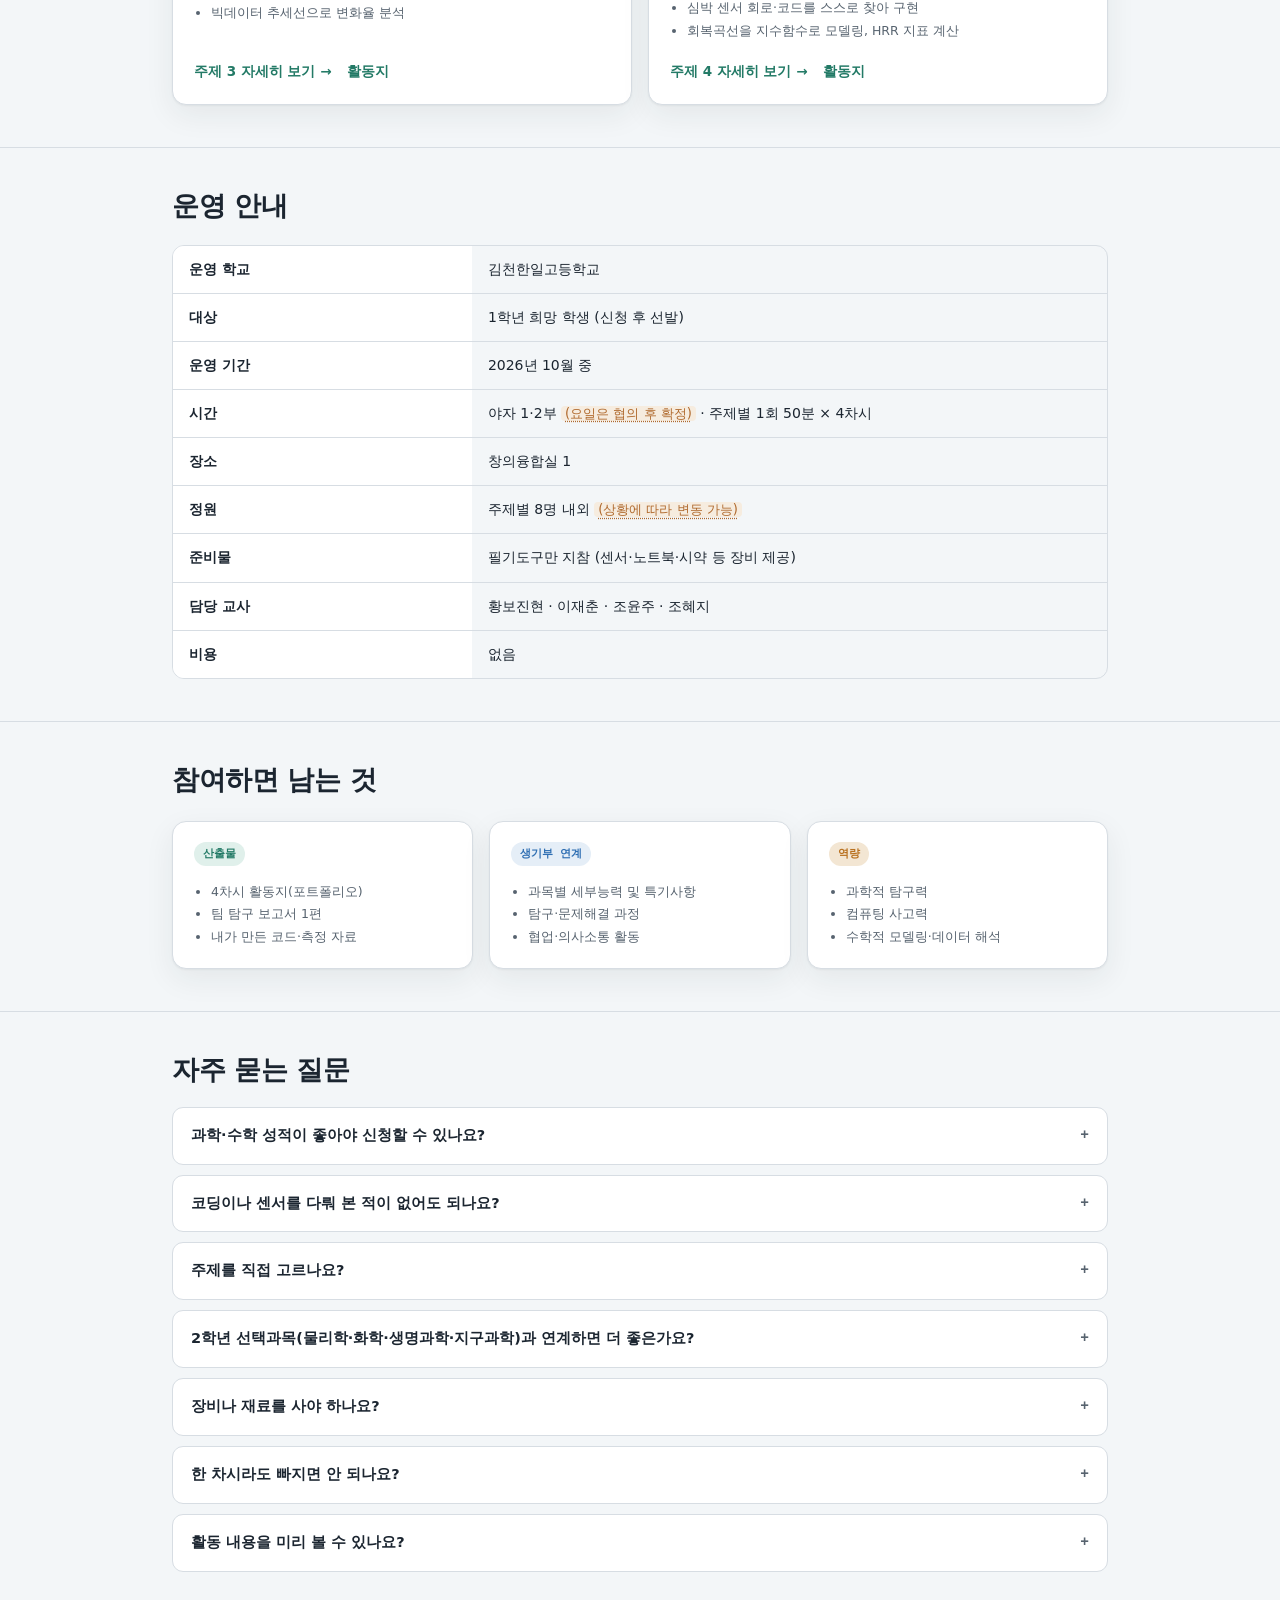
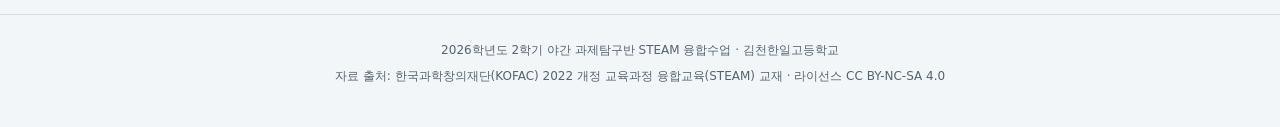
==== commit b44c0f61: "신청 안내 섹션 전체 제거 — 신청은 리로스쿨에서만 진행 학생이 리로스쿨을 거쳐야 이 사이트 주소를 보게 되므로 사이트 안에 별도 신청 안내/버튼을 두지 않음. 관련 CSS(.de" ====
--- a/index.html
+++ b/index.html
@@ -12,25 +12,18 @@
 <meta property="og:type" content="website">
 
 <!-- =========================================================================
-  공개 전에 아래 〔  〕 부분을 실제 정보로 바꾸세요 (본문에 주황색 점선으로 표시됨):
+  운영 정보 확정 현황 (남은 〔 〕 플레이스홀더 없음 — 운영 요일만 아직 협의 중):
    (학교명은 김천한일고등학교로 확정되어 반영 완료)
    (운영 기간은 2026년 10월 중으로 확정)
    (운영 시간은 야자 1·2부로 확정, 요일은 협의 후 결정 예정 — 확정되면 index.html의 "요일은 협의 후 확정" 문구를 실제 요일로 교체)
    (장소는 창의융합실 1로 확정)
    (정원은 주제별 8명 내외로 확정, 상황에 따라 변동 가능)
-   〔신청 기간〕          예) 2026. 8. 25.(월) ~ 8. 29.(금) 17:00
-   〔O월 중〕             예) 8월
    (담당 교사는 황보진현·이재춘·조윤주·조혜지로 확정 — 주제별 담당은 추후 배정)
-   〔문의〕              예) 과학실 / 내선 000
-
-  신청 접수 (리로스쿨):
+
+  신청 접수:
    - 신청은 이 웹사이트가 아니라 리로스쿨에서 직접 받습니다. 리로스쿨 공지에 이 웹사이트 주소를
      안내용으로 걸어 두고, 학생은 리로스쿨에서 바로 신청서를 작성합니다.
-   - 이 사이트의 id="apply" 섹션은 안내 문구만 있고 버튼/링크는 없습니다.
-
-  주제 추가:
-   - 주제 3·4가 정해지면 topics 그리드의 해당 <article class="topic-card soon"> 를 채우고,
-     하위 폴더(예: topic-3/)에 소개·활동지 페이지를 추가한 뒤 href 를 연결하세요.
+   - 이 사이트에는 신청 안내 섹션/버튼이 없습니다 (의도적으로 제거함).
 ========================================================================== -->
 
 <style>
@@ -154,9 +147,6 @@
 tr:last-child th,tr:last-child td{border-bottom:none}
 th{width:32%;background:var(--card);font-family:var(--f-disp);font-weight:700;white-space:nowrap}
 
-#apply .wrap{text-align:center}
-.deadline{font-family:var(--f-mono);font-size:13px;color:var(--acid);margin-top:10px}
-#apply .contact{font-size:13px;color:var(--ink-soft);margin-top:16px}
 
 .faq{margin-top:20px;display:flex;flex-direction:column;gap:10px}
 details{background:var(--card);border:1px solid var(--line);border-radius:11px;padding:2px 18px}
@@ -179,7 +169,6 @@
       <a href="#topics" class="hide-sm">주제</a>
       <a href="#info" class="hide-sm">운영 안내</a>
       <a href="#faq" class="hide-sm">FAQ</a>
-      <a href="#apply" class="btn btn-primary">신청 안내</a>
     </nav>
   </div>
 </header>
@@ -190,10 +179,9 @@
       <div class="eyebrow">2026학년도 2학기 야간 과제탐구반 · 1학년 학생 모집</div>
       <h1>교과서 밖에서 <span class="tag">직접</span> 재고, 그리고, 풀어 봅니다.</h1>
       <p class="sub">과학·기술·공학·예술·수학이 따로가 아니라 <b>하나의 문제</b>를 푸는 도구라는 걸
-        4차시 팀 프로젝트로 경험합니다. 아래 <b>4개 주제</b> 중 하나를 골라 신청하세요.</p>
+        4차시 팀 프로젝트로 경험합니다. 아래 <b>4개 주제</b> 중 하나를 골라 리로스쿨에서 신청하세요.</p>
       <div class="actions">
         <a href="#topics" class="btn btn-primary">주제 살펴보기</a>
-        <a href="#apply" class="btn btn-ghost">신청 안내 →</a>
       </div>
       <div class="chips">
         <div class="chip"><b>대상</b><span>1학년 (희망자)</span></div>
@@ -322,18 +310,6 @@
     </div>
   </section>
 
-  <section class="blk" id="apply">
-    <div class="wrap">
-      <h2>신청 안내</h2>
-      <p class="intro" style="margin-left:auto;margin-right:auto">신청은 <b>리로스쿨</b>에서 4개 주제를 함께 안내하며
-        일괄 접수합니다. 지원할 때 희망 주제를 <b>1·2순위</b>로 선택하고, 지원 동기를 2~3줄 적습니다.
-        <b>이 웹사이트에서는 신청을 받지 않으니</b>, 리로스쿨 공지사항에서 신청서를 작성해 주세요.</p>
-      <p class="deadline">접수처 · 리로스쿨 &nbsp;|&nbsp; 신청 기간 · <span class="tbd">〔신청 기간〕</span></p>
-
-      <p class="contact">문의 · <span class="tbd">〔문의〕</span></p>
-    </div>
-  </section>
-
   <section class="blk" id="faq">
     <div class="wrap">
       <h2>자주 묻는 질문</h2>
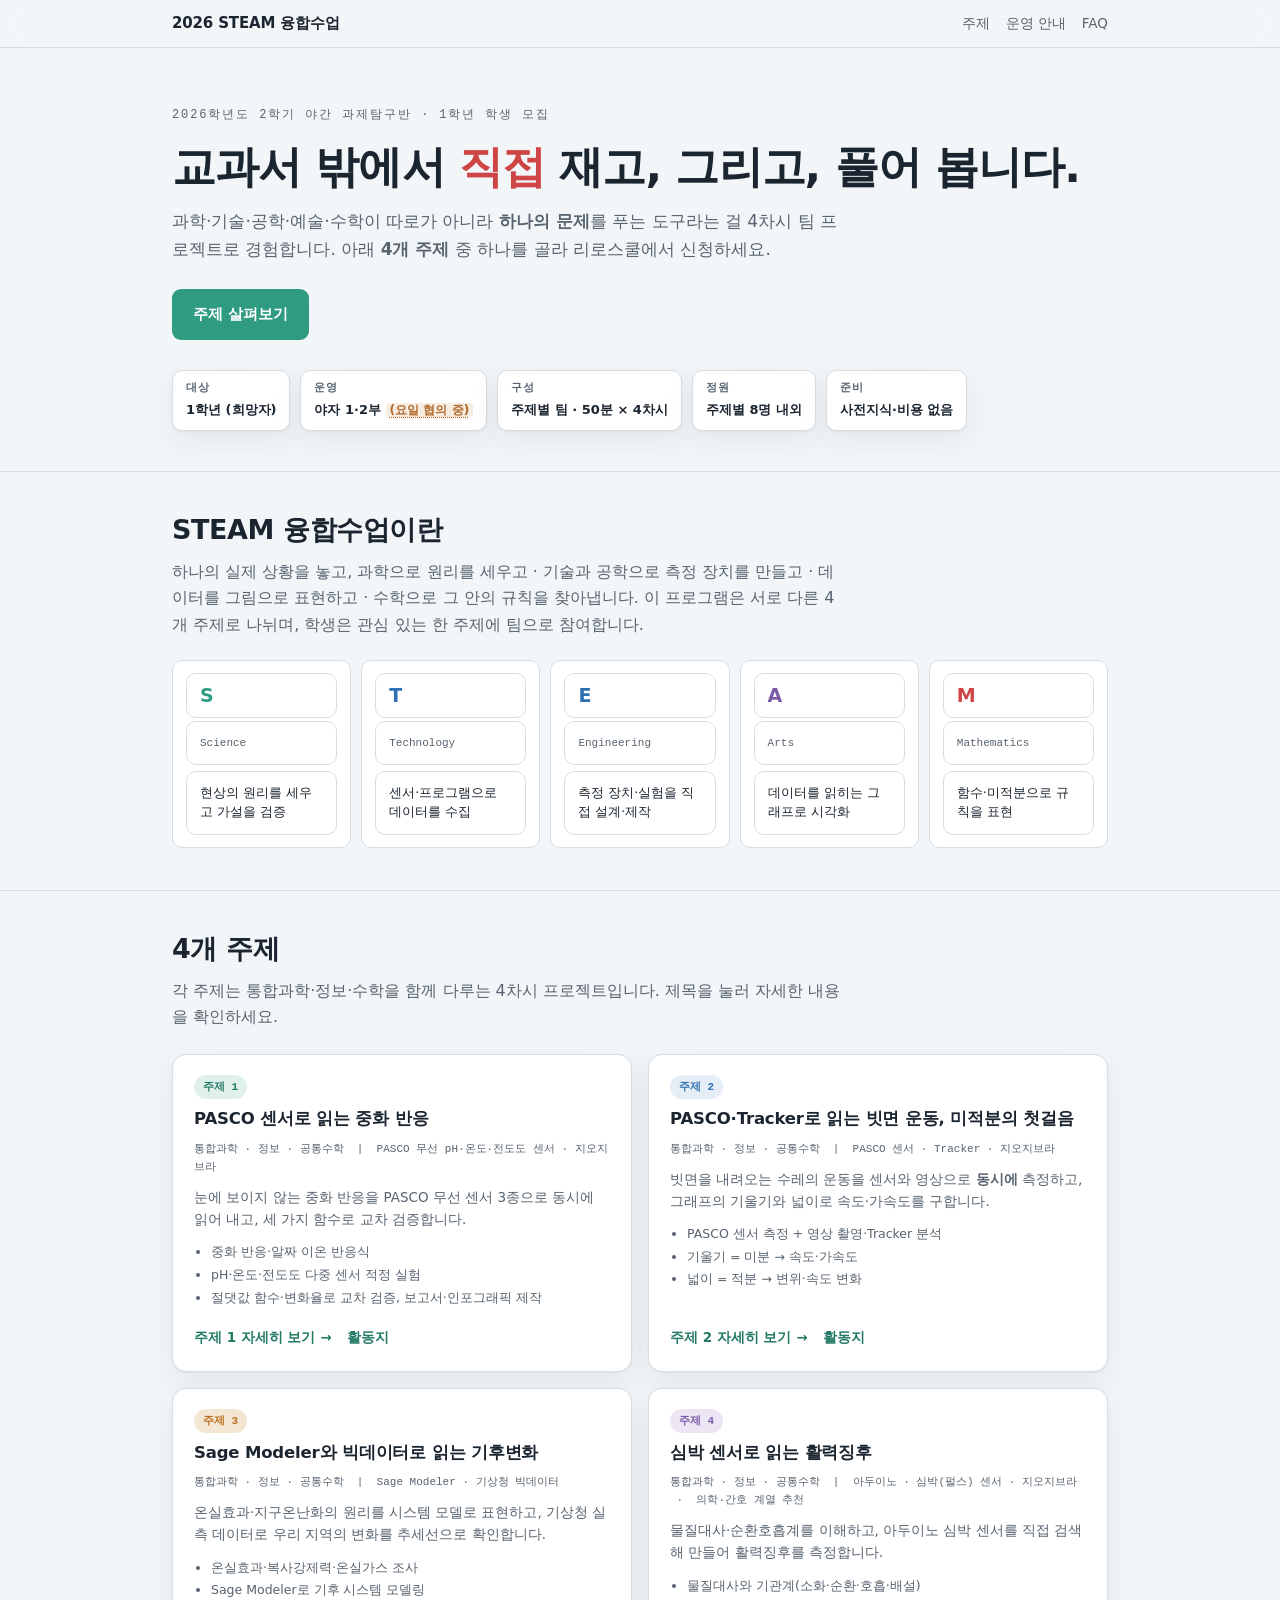
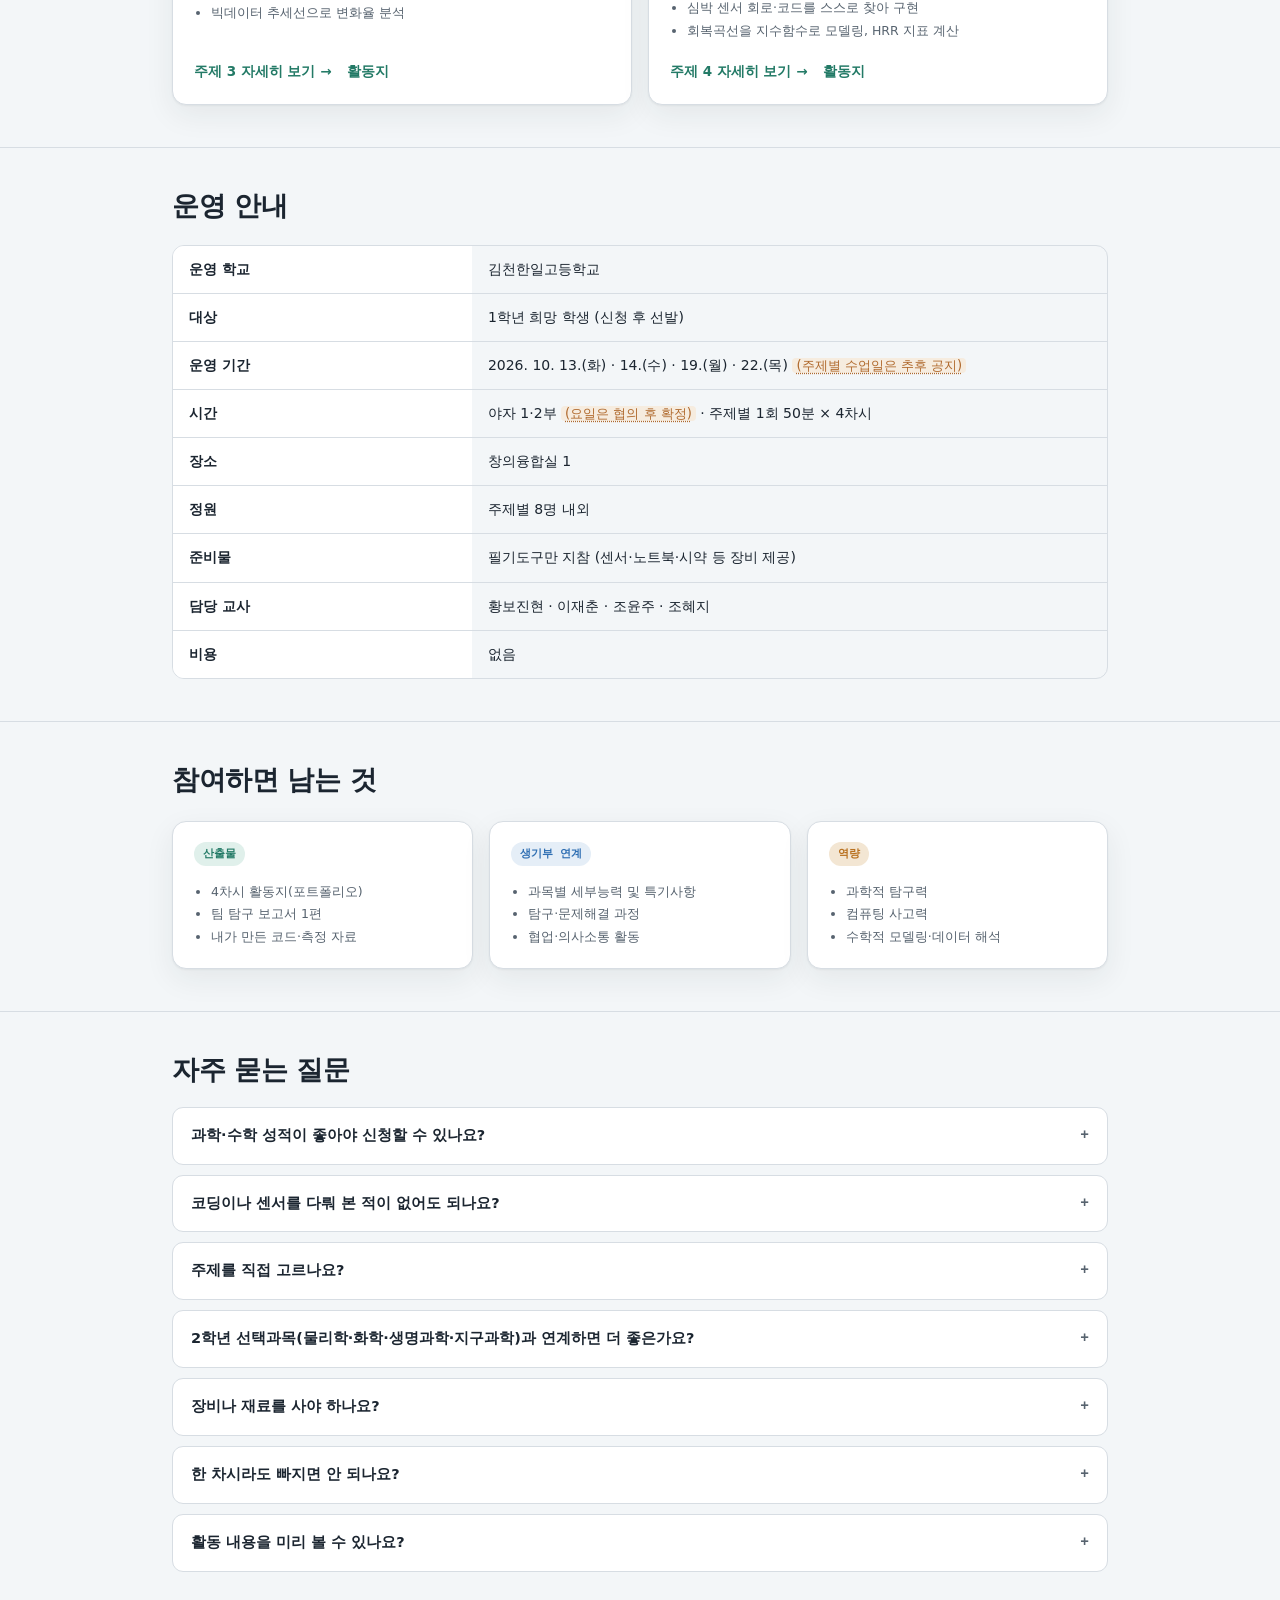
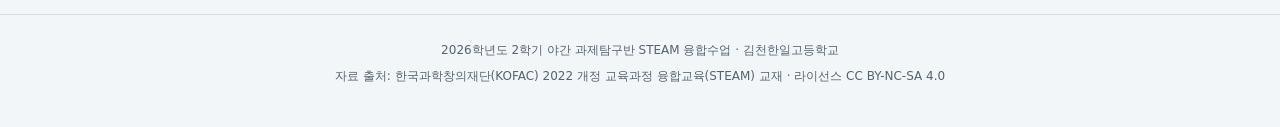
==== commit 61c2f45d: "운영 기간을 구체 날짜(10/13·14·19·22)로 확정, 정원 변동 안내 문구 삭제 주제별 수업일은 날짜 편의로 주제를 고르는 걸 막기 위해 의도적으로 미공개.  Co-Auth" ====
--- a/index.html
+++ b/index.html
@@ -14,10 +14,11 @@
 <!-- =========================================================================
   운영 정보 확정 현황 (남은 〔 〕 플레이스홀더 없음 — 운영 요일만 아직 협의 중):
    (학교명은 김천한일고등학교로 확정되어 반영 완료)
-   (운영 기간은 2026년 10월 중으로 확정)
+   (운영 기간은 10/13(화)·14(수)·19(월)·22(목) 4일로 확정 — 어느 주제를 어느 날짜에 하는지는
+     학생이 날짜만 보고 주제를 고르지 않도록 일부러 추후 공지함)
    (운영 시간은 야자 1·2부로 확정, 요일은 협의 후 결정 예정 — 확정되면 index.html의 "요일은 협의 후 확정" 문구를 실제 요일로 교체)
    (장소는 창의융합실 1로 확정)
-   (정원은 주제별 8명 내외로 확정, 상황에 따라 변동 가능)
+   (정원은 주제별 8명 내외로 확정)
    (담당 교사는 황보진현·이재춘·조윤주·조혜지로 확정 — 주제별 담당은 추후 배정)
 
   신청 접수:
@@ -283,10 +284,10 @@
           <tbody>
             <tr><th>운영 학교</th><td>김천한일고등학교</td></tr>
             <tr><th>대상</th><td>1학년 희망 학생 (신청 후 선발)</td></tr>
-            <tr><th>운영 기간</th><td>2026년 10월 중</td></tr>
+            <tr><th>운영 기간</th><td>2026. 10. 13.(화) · 14.(수) · 19.(월) · 22.(목) <span class="tbd">(주제별 수업일은 추후 공지)</span></td></tr>
             <tr><th>시간</th><td>야자 1·2부 <span class="tbd">(요일은 협의 후 확정)</span> · 주제별 1회 50분 × 4차시</td></tr>
             <tr><th>장소</th><td>창의융합실 1</td></tr>
-            <tr><th>정원</th><td>주제별 8명 내외 <span class="tbd">(상황에 따라 변동 가능)</span></td></tr>
+            <tr><th>정원</th><td>주제별 8명 내외</td></tr>
             <tr><th>준비물</th><td>필기도구만 지참 (센서·노트북·시약 등 장비 제공)</td></tr>
             <tr><th>담당 교사</th><td>황보진현 · 이재춘 · 조윤주 · 조혜지</td></tr>
             <tr><th>비용</th><td>없음</td></tr>
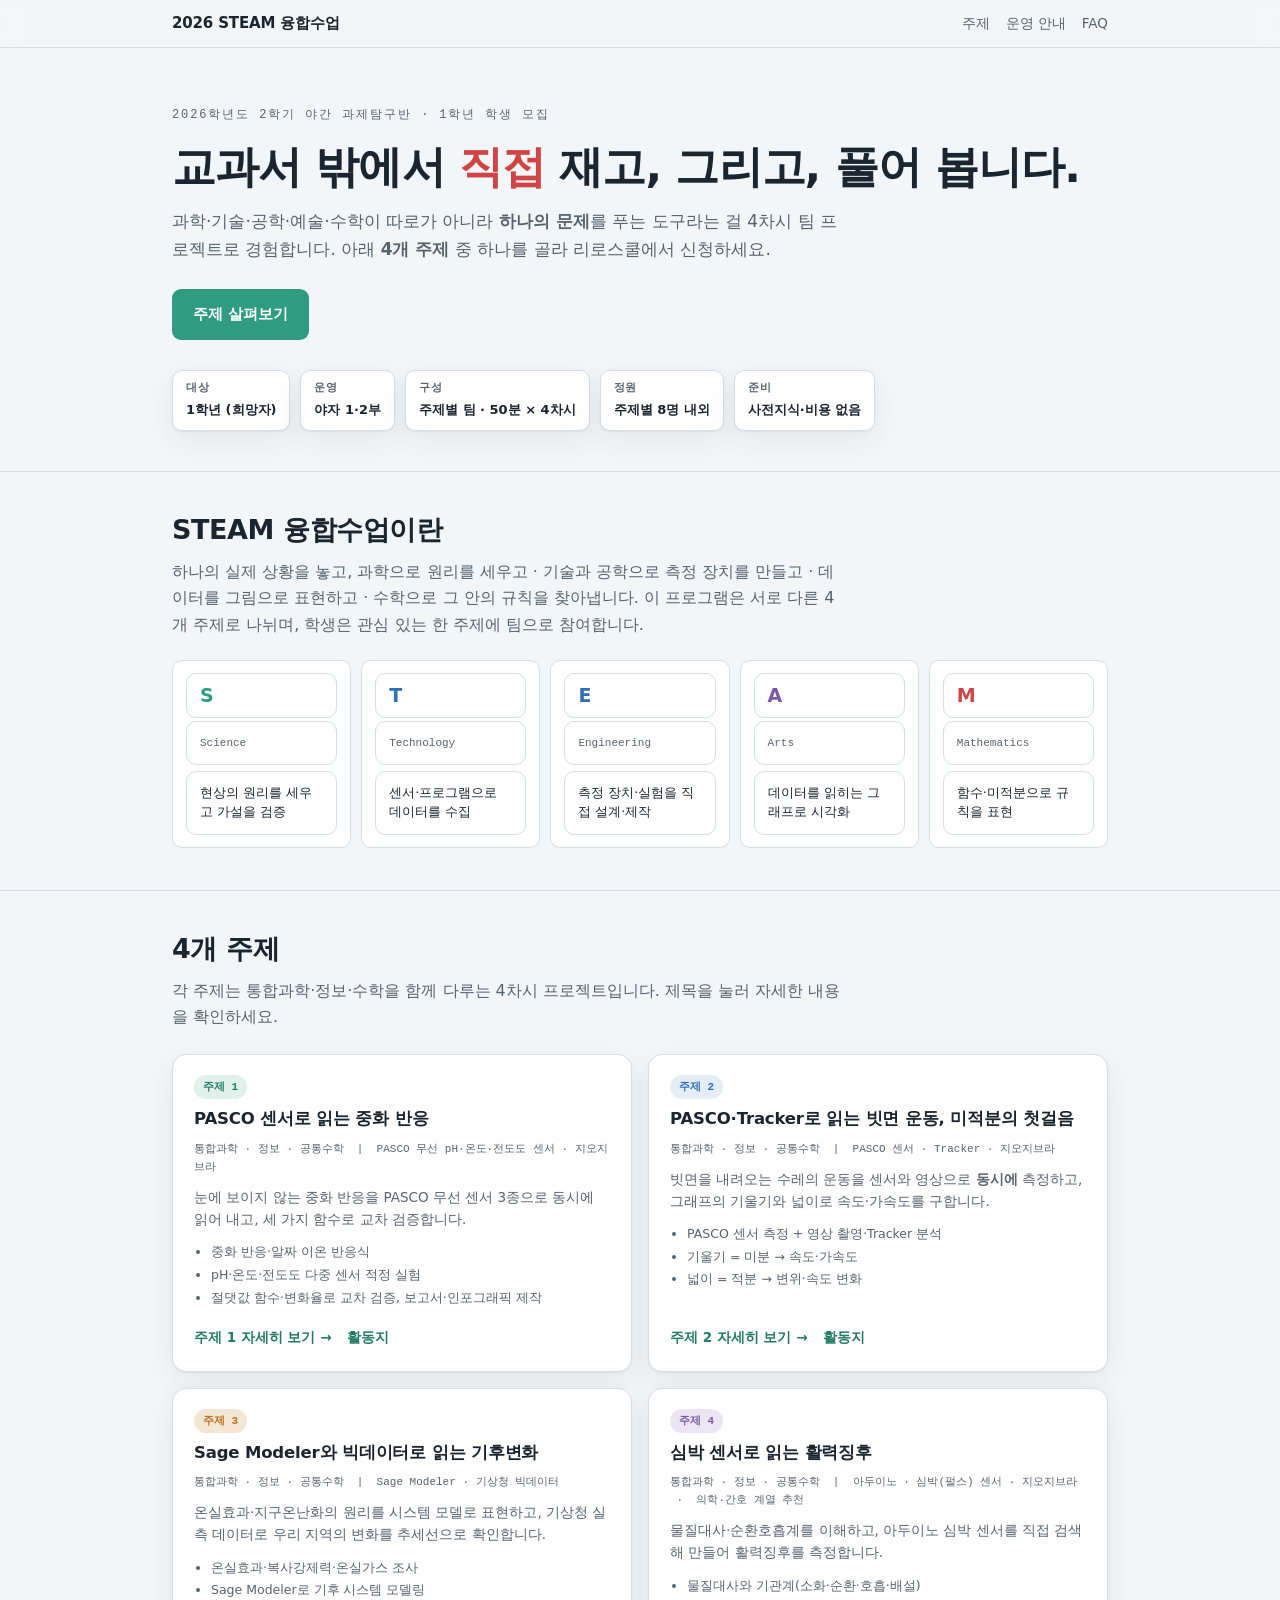
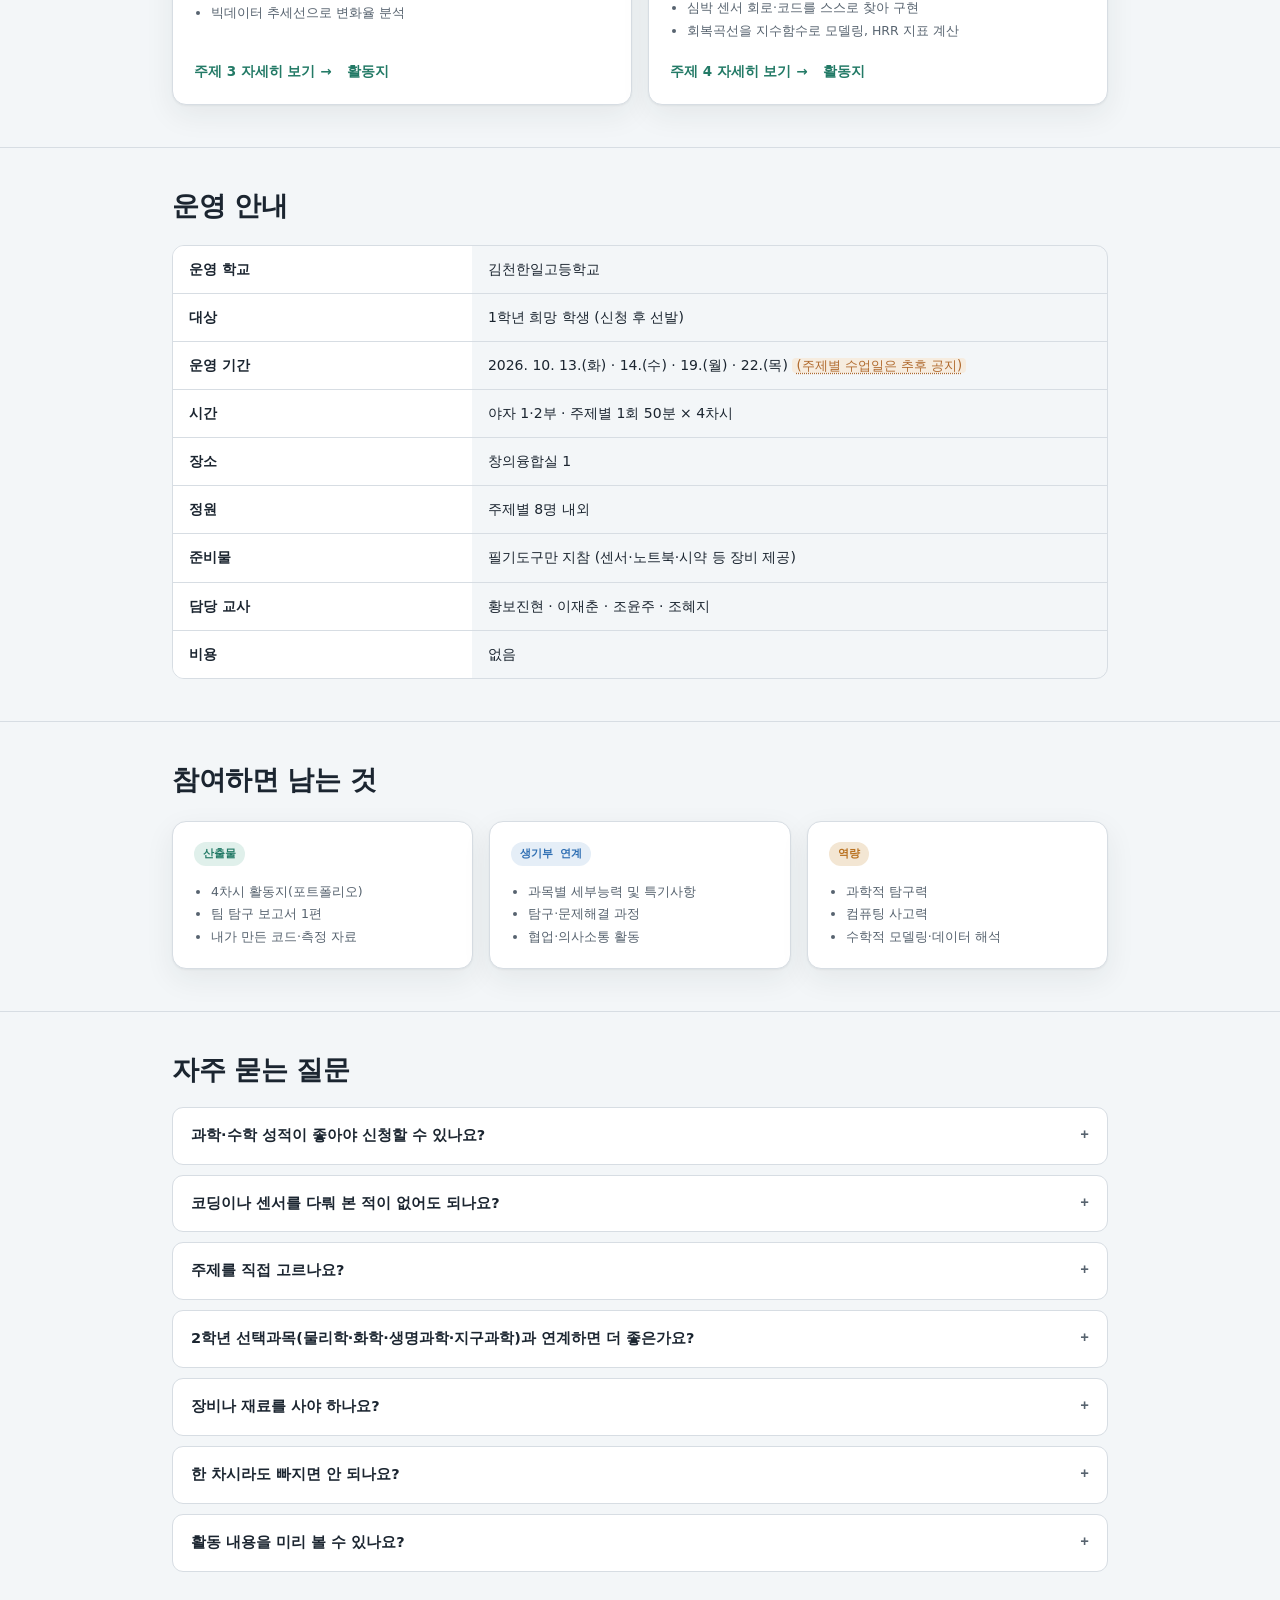
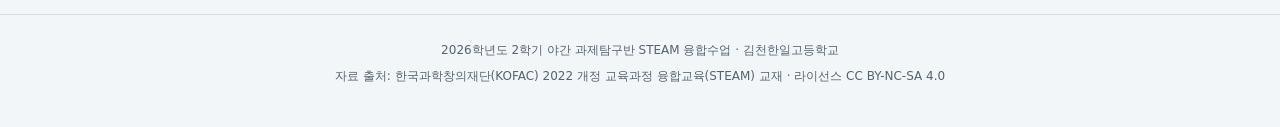
==== commit f79130ef: "운영 요일 협의중 문구 삭제 — 운영 기간의 구체 날짜로 요일이 이미 드러남 Co-Authored-By: Claude Sonnet 5 <noreply@anthropic.com>" ====
--- a/index.html
+++ b/index.html
@@ -12,11 +12,11 @@
 <meta property="og:type" content="website">
 
 <!-- =========================================================================
-  운영 정보 확정 현황 (남은 〔 〕 플레이스홀더 없음 — 운영 요일만 아직 협의 중):
+  운영 정보 확정 현황 (남은 〔 〕 플레이스홀더 없음, 전부 확정):
    (학교명은 김천한일고등학교로 확정되어 반영 완료)
    (운영 기간은 10/13(화)·14(수)·19(월)·22(목) 4일로 확정 — 어느 주제를 어느 날짜에 하는지는
      학생이 날짜만 보고 주제를 고르지 않도록 일부러 추후 공지함)
-   (운영 시간은 야자 1·2부로 확정, 요일은 협의 후 결정 예정 — 확정되면 index.html의 "요일은 협의 후 확정" 문구를 실제 요일로 교체)
+   (운영 시간은 야자 1·2부로 확정. 요일은 위 운영 기간의 구체 날짜(10/13 화·14 수·19 월·22 목)로 이미 드러나 있어 별도 표시 없음)
    (장소는 창의융합실 1로 확정)
    (정원은 주제별 8명 내외로 확정)
    (담당 교사는 황보진현·이재춘·조윤주·조혜지로 확정 — 주제별 담당은 추후 배정)
@@ -186,7 +186,7 @@
       </div>
       <div class="chips">
         <div class="chip"><b>대상</b><span>1학년 (희망자)</span></div>
-        <div class="chip"><b>운영</b><span>야자 1·2부 <span class="tbd">(요일 협의 중)</span></span></div>
+        <div class="chip"><b>운영</b><span>야자 1·2부</span></div>
         <div class="chip"><b>구성</b><span>주제별 팀 · 50분 × 4차시</span></div>
         <div class="chip"><b>정원</b><span>주제별 8명 내외</span></div>
         <div class="chip"><b>준비</b><span>사전지식·비용 없음</span></div>
@@ -285,7 +285,7 @@
             <tr><th>운영 학교</th><td>김천한일고등학교</td></tr>
             <tr><th>대상</th><td>1학년 희망 학생 (신청 후 선발)</td></tr>
             <tr><th>운영 기간</th><td>2026. 10. 13.(화) · 14.(수) · 19.(월) · 22.(목) <span class="tbd">(주제별 수업일은 추후 공지)</span></td></tr>
-            <tr><th>시간</th><td>야자 1·2부 <span class="tbd">(요일은 협의 후 확정)</span> · 주제별 1회 50분 × 4차시</td></tr>
+            <tr><th>시간</th><td>야자 1·2부 · 주제별 1회 50분 × 4차시</td></tr>
             <tr><th>장소</th><td>창의융합실 1</td></tr>
             <tr><th>정원</th><td>주제별 8명 내외</td></tr>
             <tr><th>준비물</th><td>필기도구만 지참 (센서·노트북·시약 등 장비 제공)</td></tr>
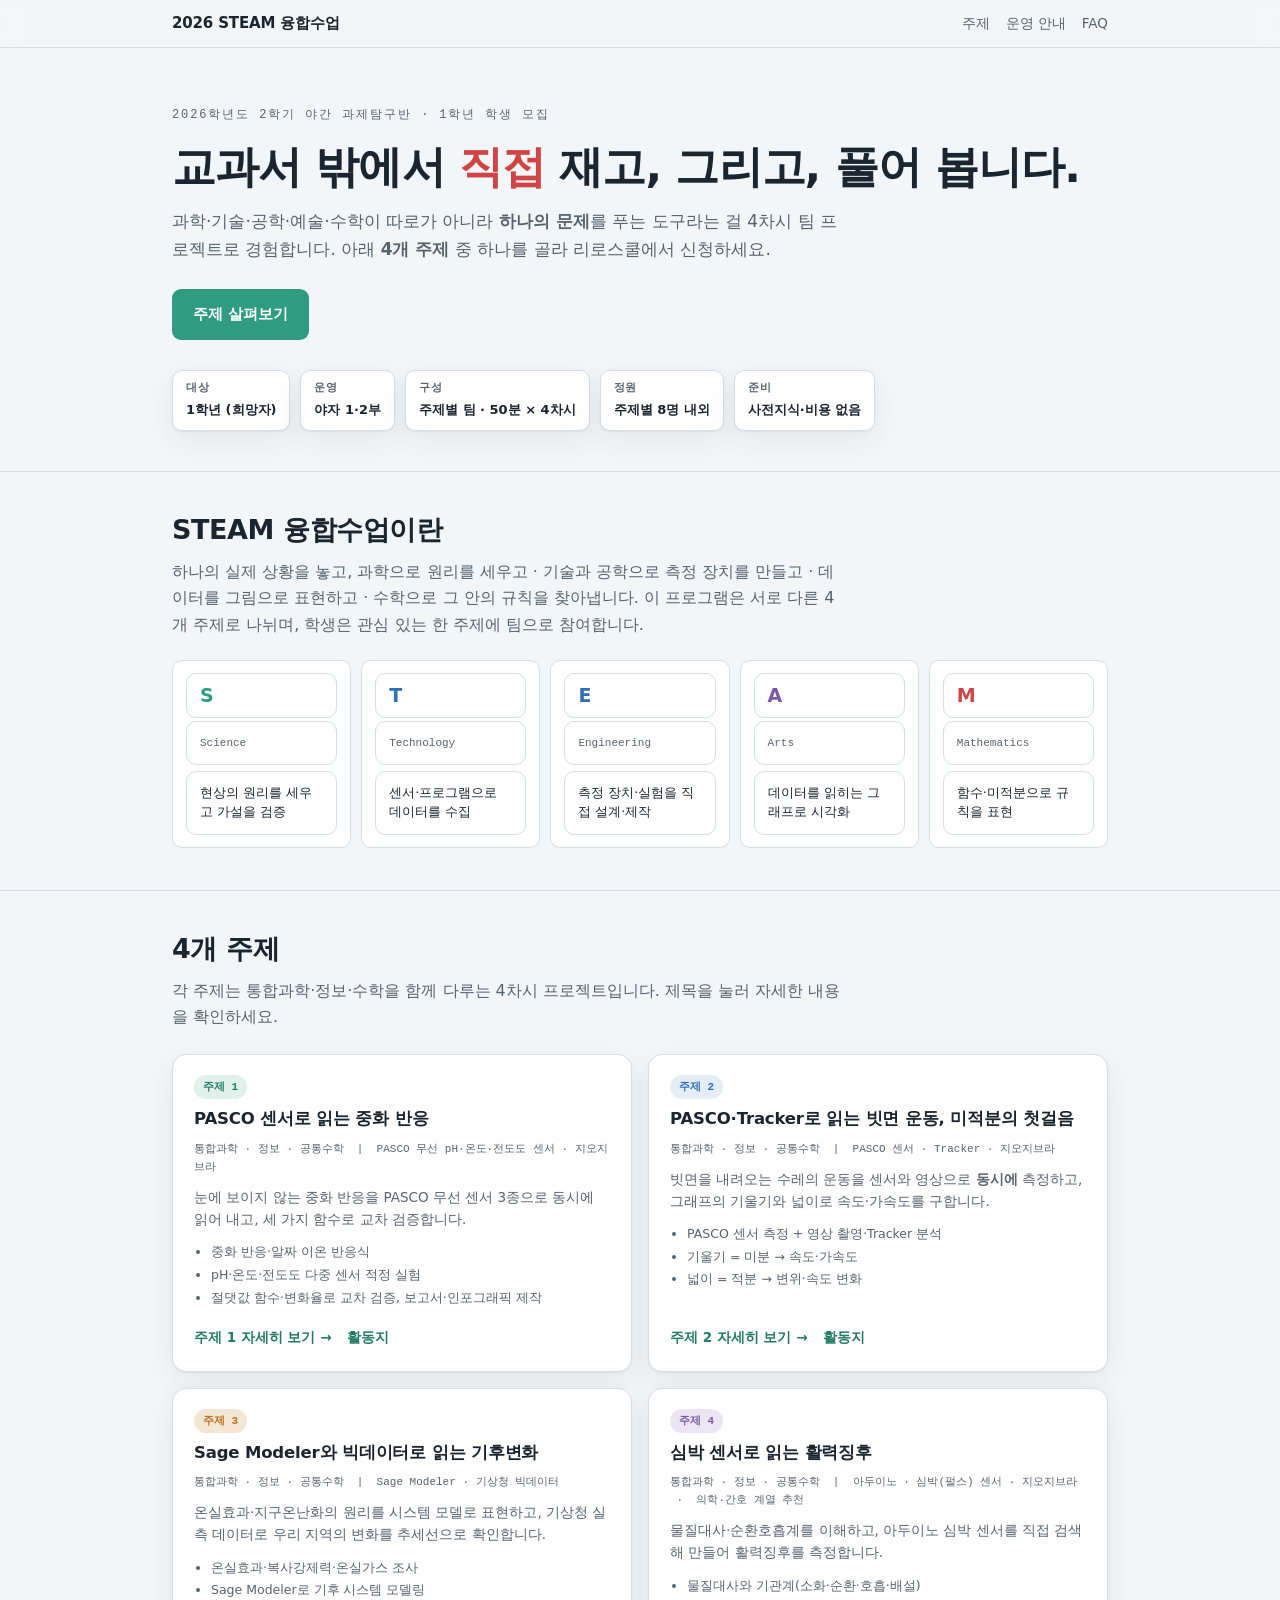
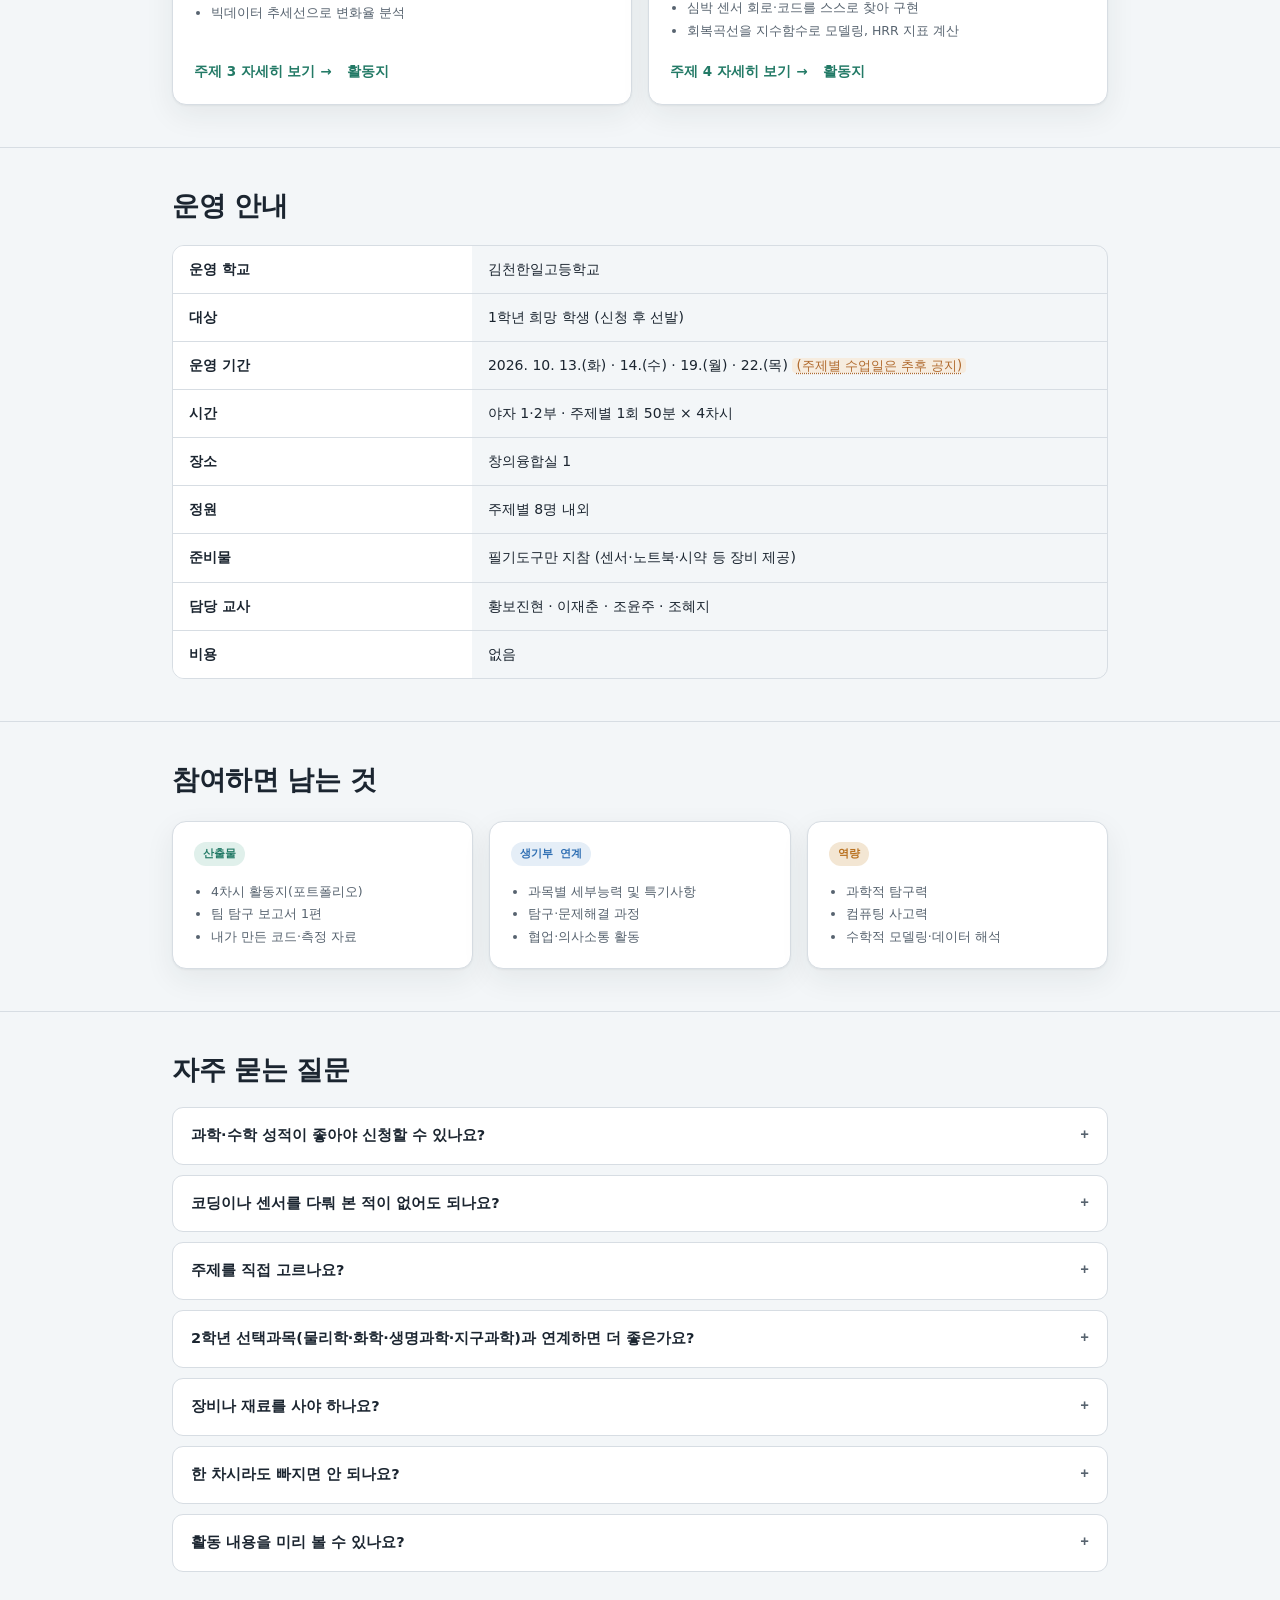
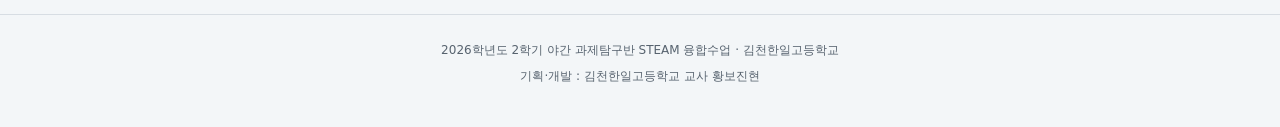
==== commit c091a253: "저작권 표기 정비: 기획·개발자 표시 추가, KOFAC 출처를 실제 참고 범위(주제1 1차시)로 한정 허브와 전체 사이트에 걸려 있던 포괄적 KOFAC 출처 문구가 실제보다 과장돼" ====
--- a/index.html
+++ b/index.html
@@ -329,8 +329,7 @@
 
 <footer>
   <p>2026학년도 2학기 야간 과제탐구반 STEAM 융합수업 · 김천한일고등학교</p>
-  <p style="margin-top:6px">자료 출처: 한국과학창의재단(KOFAC) 2022 개정 교육과정 융합교육(STEAM) 교재 ·
-    라이선스 CC BY-NC-SA 4.0</p>
+  <p style="margin-top:6px">기획·개발 : 김천한일고등학교 교사 황보진현</p>
 </footer>
 
 </body>
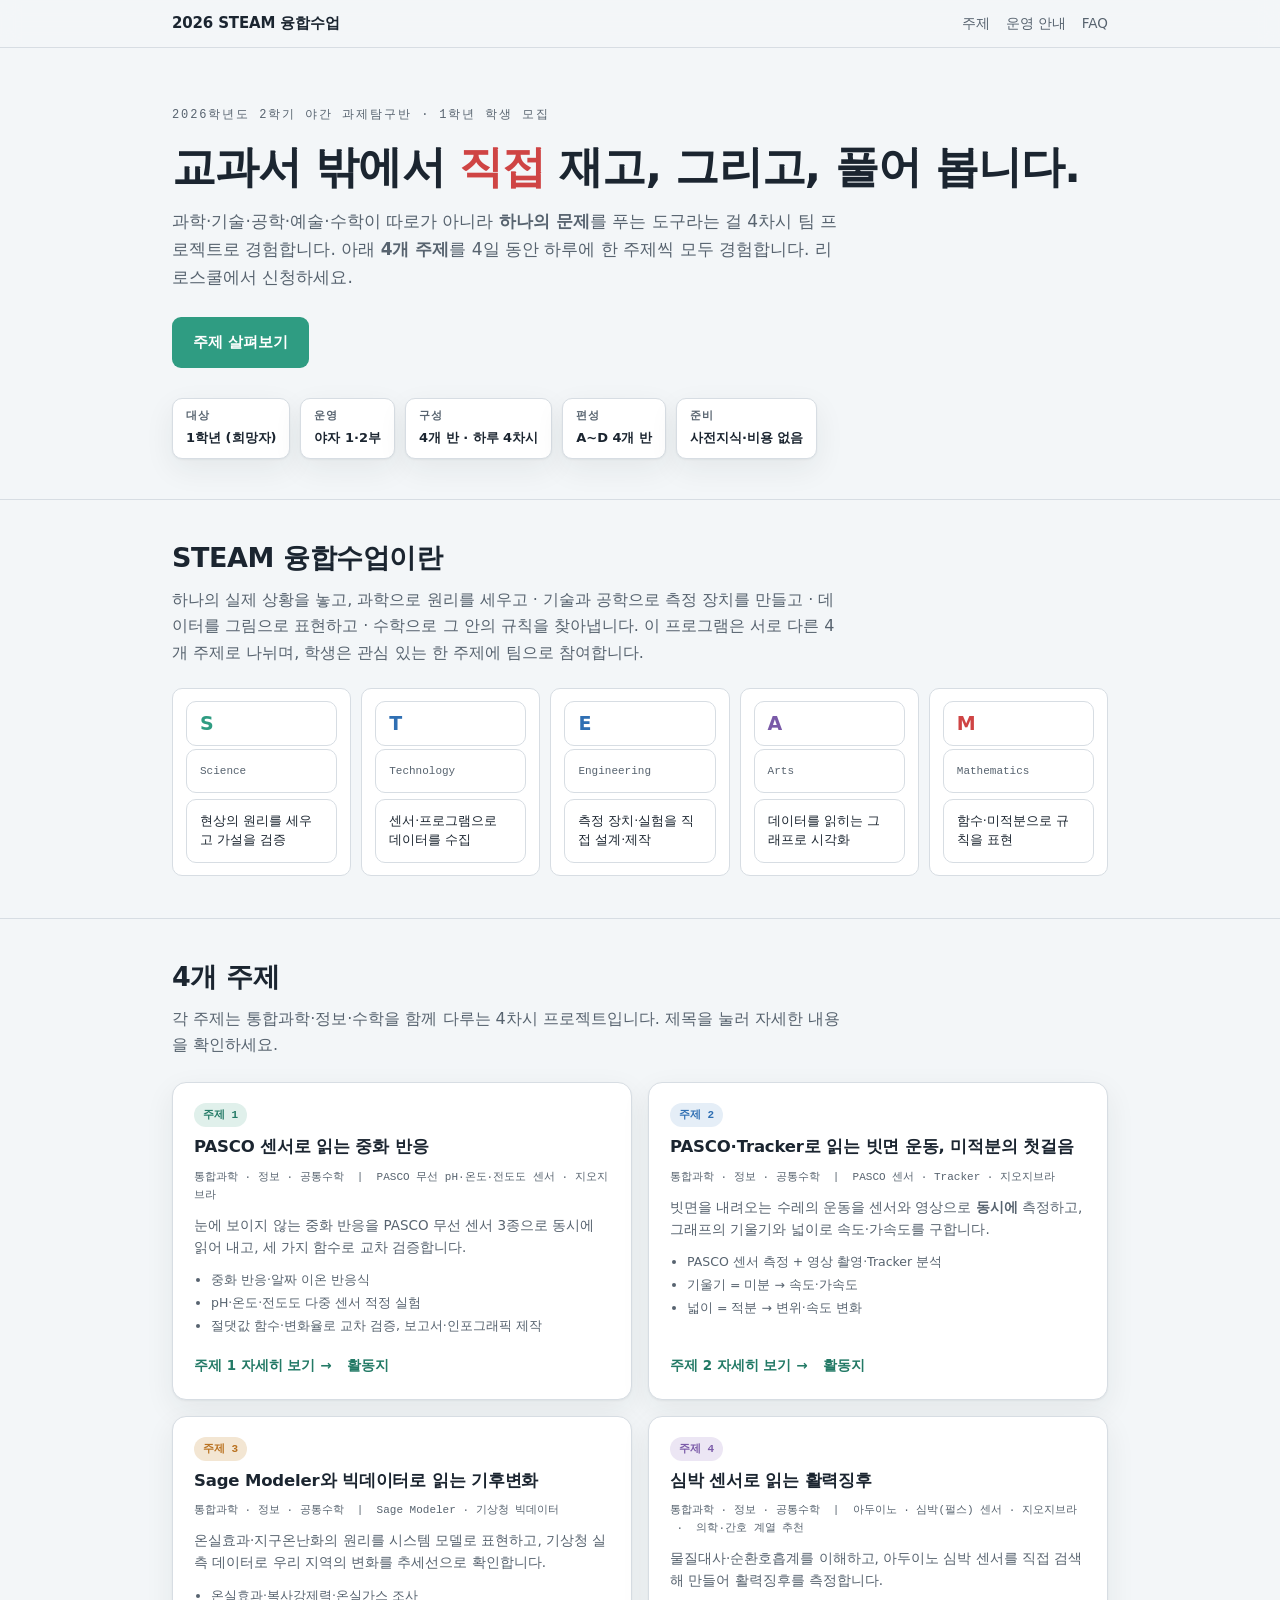
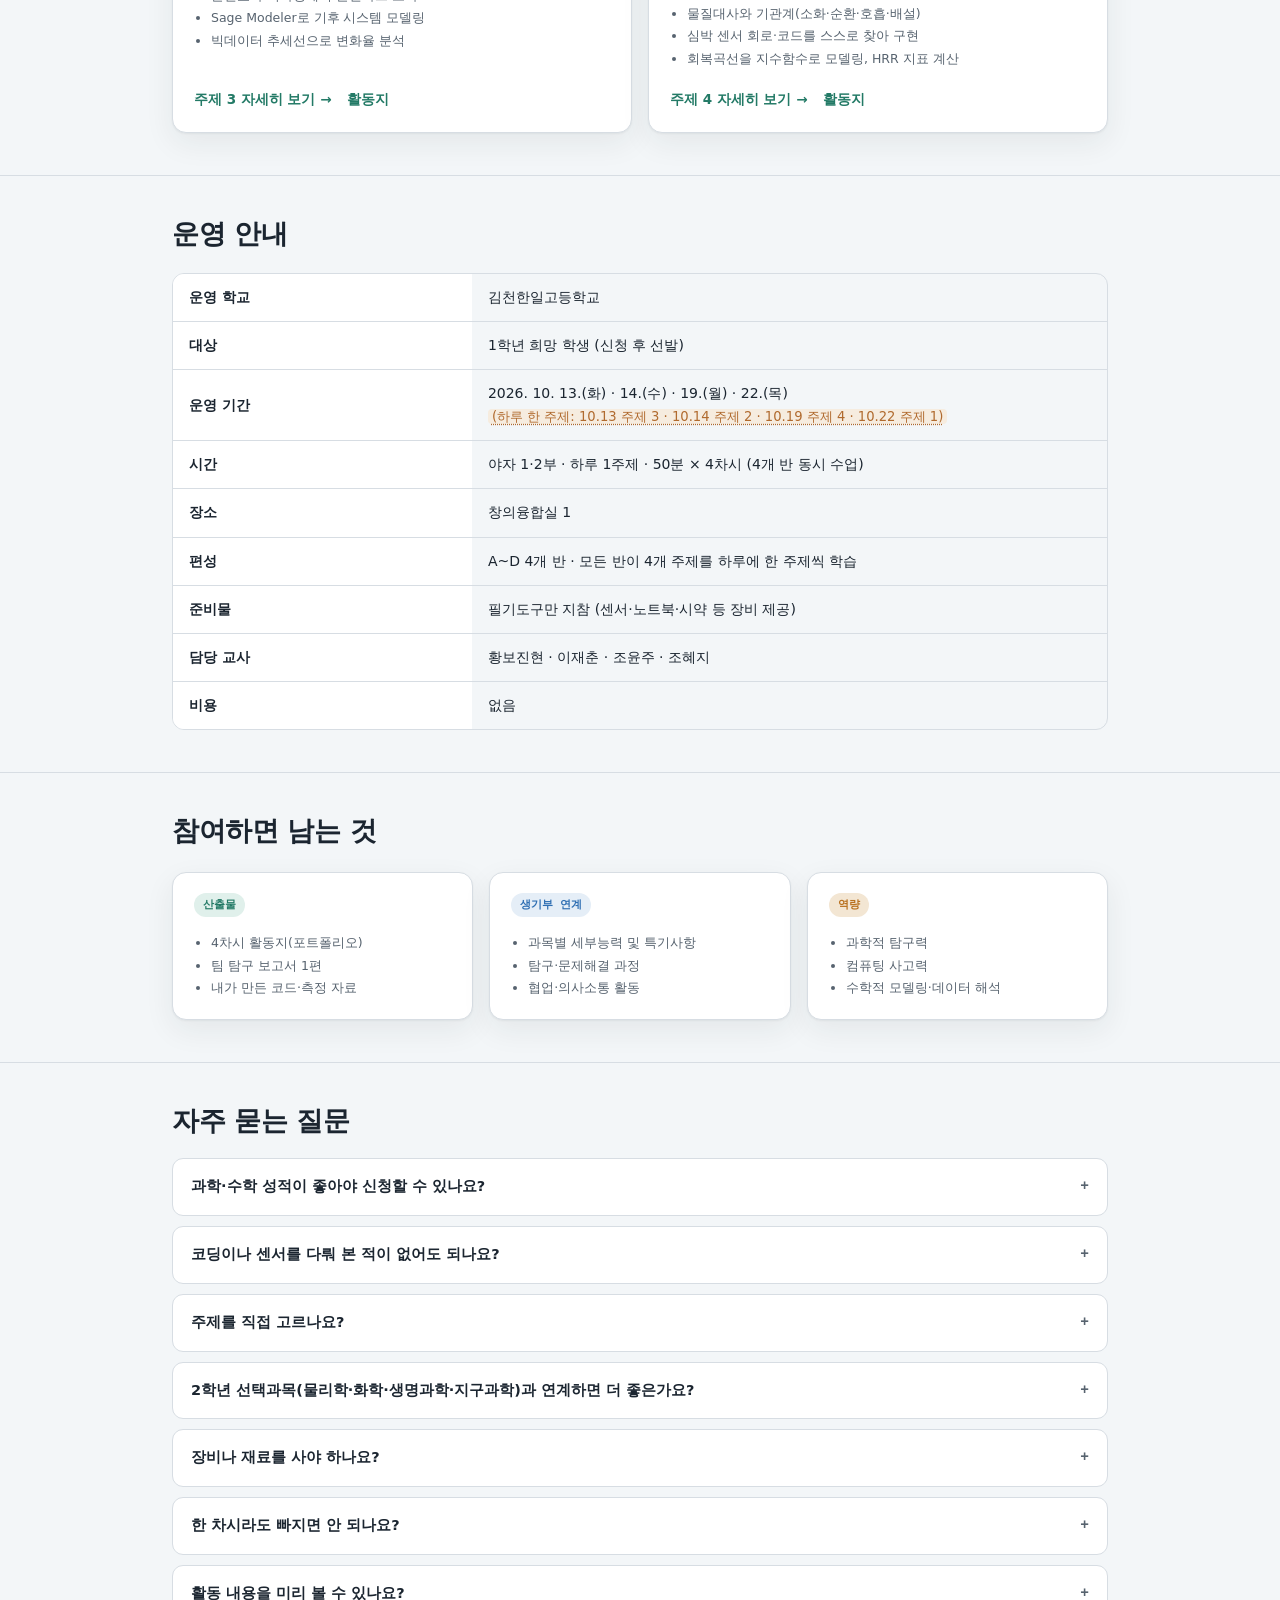
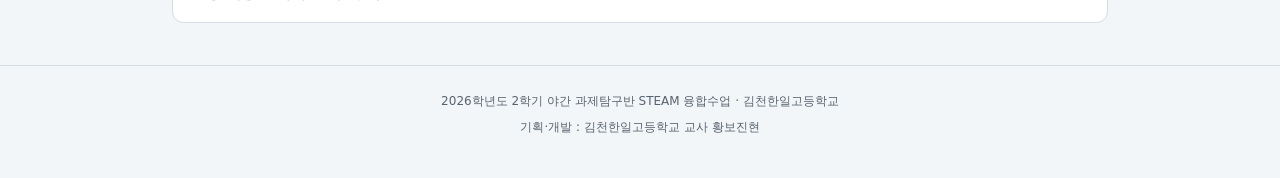
==== commit 9dfa91ed: "허브·주제 소개 페이지를 A~D 4개 반 순환 운영 구조에 맞게 수정(주제 선택제 문구 제거, 수업일 반영) Co-Authored-By: Claude Sonnet 5.5 <nore" ====
--- a/index.html
+++ b/index.html
@@ -4,21 +4,21 @@
 <meta charset="utf-8">
 <meta name="viewport" content="width=device-width, initial-scale=1">
 <title>2026 STEAM 융합수업 — 학생 모집</title>
-<meta name="description" content="2026학년도 2학기 야간 과제탐구반 STEAM 융합수업. 4개 주제 중 하나를 골라 팀 프로젝트로 참여합니다. 통합과학·정보·수학·예술을 잇는 4차시 활동. 1학년 대상, 리로스쿨 접수.">
+<meta name="description" content="2026학년도 2학기 야간 과제탐구반 STEAM 융합수업. 4일 동안 4개 주제를 하루에 한 주제씩 팀 프로젝트로 경험합니다. 통합과학·정보·수학·예술을 잇는 4차시 활동. 1학년 대상, 리로스쿨 접수.">
 <link rel="icon" href="favicon.svg">
 <meta name="color-scheme" content="light dark">
 <meta property="og:title" content="2026 STEAM 융합수업 — 학생 모집">
-<meta property="og:description" content="4개 주제 중 하나를 골라 팀 프로젝트로. 센서·데이터·수학으로 실제 문제를 풀어 보는 4차시 활동. 1학년 대상.">
+<meta property="og:description" content="4일 동안 4개 주제를 하루에 한 주제씩 팀 프로젝트로. 센서·데이터·수학으로 실제 문제를 풀어 보는 4차시 활동. 1학년 대상.">
 <meta property="og:type" content="website">
 
 <!-- =========================================================================
   운영 정보 확정 현황 (남은 〔 〕 플레이스홀더 없음, 전부 확정):
    (학교명은 김천한일고등학교로 확정되어 반영 완료)
    (운영 기간은 10/13(화)·14(수)·19(월)·22(목) 4일로 확정 — 어느 주제를 어느 날짜에 하는지는
-     학생이 날짜만 보고 주제를 고르지 않도록 일부러 추후 공지함)
+     주제 선택제가 아닌 반별 순환 운영으로 바뀌어 수업일을 공개함)
    (운영 시간은 야자 1·2부로 확정. 요일은 위 운영 기간의 구체 날짜(10/13 화·14 수·19 월·22 목)로 이미 드러나 있어 별도 표시 없음)
    (장소는 창의융합실 1로 확정)
-   (정원은 주제별 8명 내외로 확정)
+   (편성: A~D 4개 반, 모든 반이 4개 주제를 순환)
    (담당 교사는 황보진현·이재춘·조윤주·조혜지로 확정 — 주제별 담당은 추후 배정)
 
   신청 접수:
@@ -180,15 +180,15 @@
       <div class="eyebrow">2026학년도 2학기 야간 과제탐구반 · 1학년 학생 모집</div>
       <h1>교과서 밖에서 <span class="tag">직접</span> 재고, 그리고, 풀어 봅니다.</h1>
       <p class="sub">과학·기술·공학·예술·수학이 따로가 아니라 <b>하나의 문제</b>를 푸는 도구라는 걸
-        4차시 팀 프로젝트로 경험합니다. 아래 <b>4개 주제</b> 중 하나를 골라 리로스쿨에서 신청하세요.</p>
+        4차시 팀 프로젝트로 경험합니다. 아래 <b>4개 주제</b>를 4일 동안 하루에 한 주제씩 모두 경험합니다. 리로스쿨에서 신청하세요.</p>
       <div class="actions">
         <a href="#topics" class="btn btn-primary">주제 살펴보기</a>
       </div>
       <div class="chips">
         <div class="chip"><b>대상</b><span>1학년 (희망자)</span></div>
         <div class="chip"><b>운영</b><span>야자 1·2부</span></div>
-        <div class="chip"><b>구성</b><span>주제별 팀 · 50분 × 4차시</span></div>
-        <div class="chip"><b>정원</b><span>주제별 8명 내외</span></div>
+        <div class="chip"><b>구성</b><span>4개 반 · 하루 4차시</span></div>
+        <div class="chip"><b>편성</b><span>A~D 4개 반</span></div>
         <div class="chip"><b>준비</b><span>사전지식·비용 없음</span></div>
       </div>
     </div>
@@ -284,10 +284,10 @@
           <tbody>
             <tr><th>운영 학교</th><td>김천한일고등학교</td></tr>
             <tr><th>대상</th><td>1학년 희망 학생 (신청 후 선발)</td></tr>
-            <tr><th>운영 기간</th><td>2026. 10. 13.(화) · 14.(수) · 19.(월) · 22.(목) <span class="tbd">(주제별 수업일은 추후 공지)</span></td></tr>
-            <tr><th>시간</th><td>야자 1·2부 · 주제별 1회 50분 × 4차시</td></tr>
+            <tr><th>운영 기간</th><td>2026. 10. 13.(화) · 14.(수) · 19.(월) · 22.(목) <span class="tbd">(하루 한 주제: 10.13 주제 3 · 10.14 주제 2 · 10.19 주제 4 · 10.22 주제 1)</span></td></tr>
+            <tr><th>시간</th><td>야자 1·2부 · 하루 1주제 · 50분 × 4차시 (4개 반 동시 수업)</td></tr>
             <tr><th>장소</th><td>창의융합실 1</td></tr>
-            <tr><th>정원</th><td>주제별 8명 내외</td></tr>
+            <tr><th>편성</th><td>A~D 4개 반 · 모든 반이 4개 주제를 하루에 한 주제씩 학습</td></tr>
             <tr><th>준비물</th><td>필기도구만 지참 (센서·노트북·시약 등 장비 제공)</td></tr>
             <tr><th>담당 교사</th><td>황보진현 · 이재춘 · 조윤주 · 조혜지</td></tr>
             <tr><th>비용</th><td>없음</td></tr>
@@ -317,10 +317,10 @@
       <div class="faq">
         <details><summary>과학·수학 성적이 좋아야 신청할 수 있나요?</summary><p>아니요. 성적 기준은 없습니다. 관심과 참여 의지가 더 중요하며, 필요한 개념은 활동 안에서 처음부터 다룹니다.</p></details>
         <details><summary>코딩이나 센서를 다뤄 본 적이 없어도 되나요?</summary><p>됩니다. 모든 주제가 "처음 하는 학생" 기준으로 진행되며, 블록 코딩·센서 사용법부터 함께 익힙니다.</p></details>
-        <details><summary>주제를 직접 고르나요?</summary><p>네. 신청서에 희망 주제를 1·2순위로 적습니다. 팀 정원이 있어, 지원이 몰리면 학년·지원 동기 등을 참고해 배정합니다.</p></details>
+        <details><summary>주제를 직접 고르나요?</summary><p>아니요. 선발된 학생은 A~D반으로 편성되어, 4일 동안 4개 주제를 하루에 한 주제씩 모두 학습합니다. 같은 날 4개 반이 같은 주제를 동시에 수업하고, 선생님들이 반을 바꿔 가며 한 차시씩 지도합니다.</p></details>
         <details><summary>2학년 선택과목(물리학·화학·생명과학·지구과학)과 연계하면 더 좋은가요?</summary><p>네. 이 활동은 기본적으로 1학년 통합과학 수업과 연계한 추가 탐구입니다. 2학년에서 물리학·화학·생명과학·지구과학 중 어떤 과목을 선택할지 미리 염두에 두고, 그 교과와 이어지는 방향으로 탐구를 발전시키면 학교생활기록부 교과별 세부능력 특기사항 사이의 연계성이 뚜렷해져 세특 작성에 상당히 좋은 이점이 될 수 있습니다. 희망 진로·선택과목이 있다면 신청 전후로 담당 교사와 상담해 보기를 권합니다.</p></details>
         <details><summary>장비나 재료를 사야 하나요?</summary><p>필요 없습니다. 센서, 노트북, 시약 등은 모두 학교에서 제공합니다. 학생은 필기도구와 하고자 하는 굳은 마음만 가지고 오시면 됩니다.</p></details>
-        <details><summary>한 차시라도 빠지면 안 되나요?</summary><p>안 됩니다. 4차시가 "측정 → 데이터 → 분석"으로 이어지는 하나의 탐구 과정이라 중간에 한 차시라도 빠지면 활동이 끊깁니다. 신청 전에 4차시 모두 참석 가능한 일정인지 꼭 확인한 뒤 신청해 주세요.</p></details>
+        <details><summary>한 차시라도 빠지면 안 되나요?</summary><p>안 됩니다. 4차시가 "측정 → 데이터 → 분석"으로 이어지는 하나의 탐구 과정이라 중간에 한 차시라도 빠지면 활동이 끊깁니다. 신청 전에 4일(하루 4차시) 모두 참석 가능한 일정인지 꼭 확인한 뒤 신청해 주세요.</p></details>
         <details><summary>활동 내용을 미리 볼 수 있나요?</summary><p>네. 각 주제 페이지의 "활동지 미리보기"에서 실제로 채우게 될 내용을 확인할 수 있습니다.</p></details>
       </div>
     </div>
